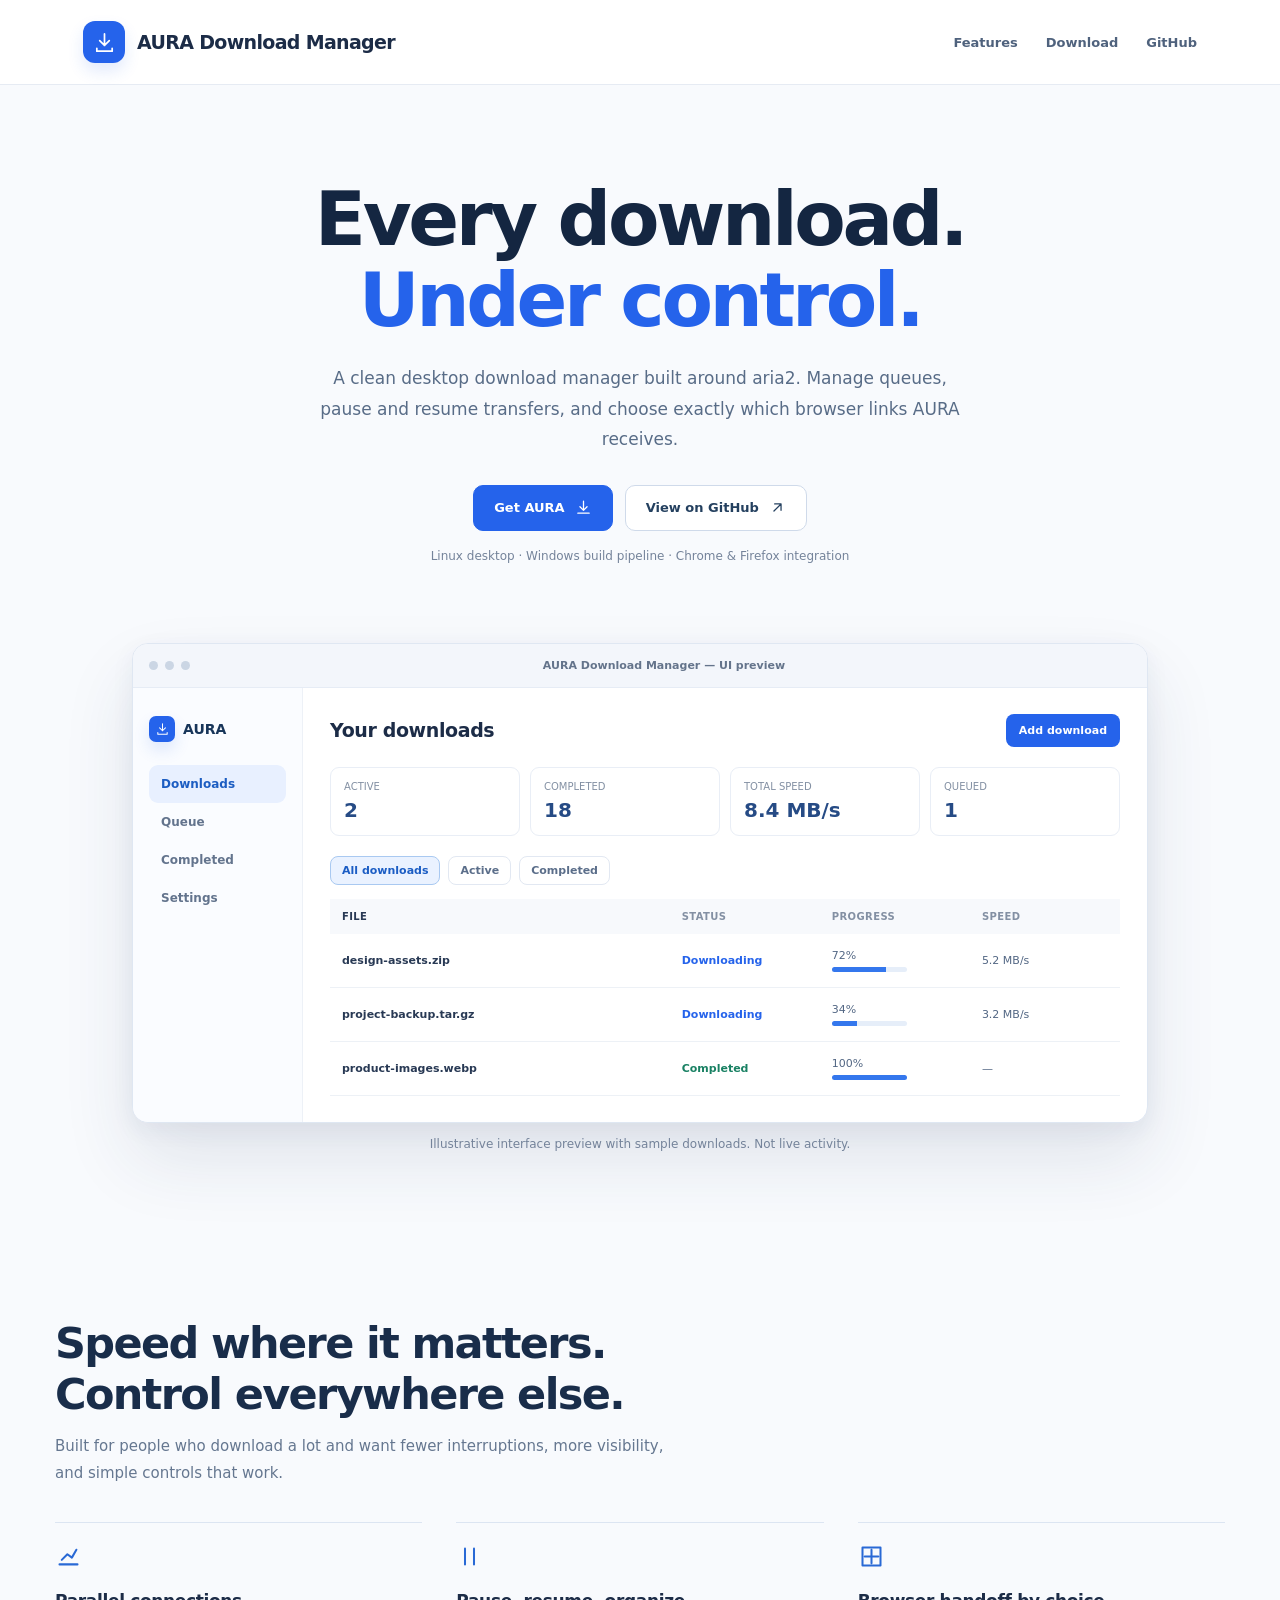
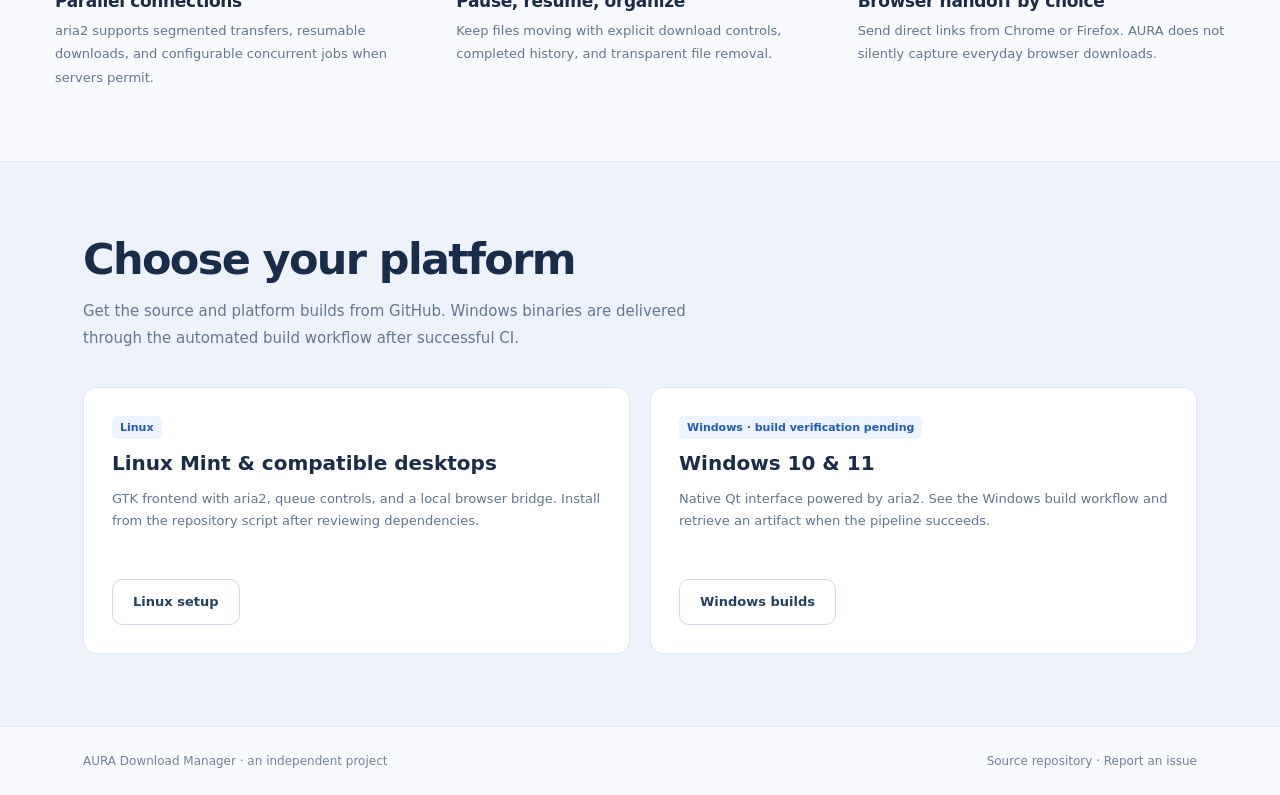
==== docs/index.html @ 23f6c223 "Add desktop source, Windows Qt app, paired browser controls and Pages site" ====
<!doctype html>
<html lang="en"><head><meta charset="utf-8"><meta name="viewport" content="width=device-width,initial-scale=1">
<meta name="theme-color" content="#f7f9fc"><meta name="description" content="AURA Download Manager — a lightweight download desktop for Linux and Windows with aria2 acceleration, browser handoff, queues, and clear controls.">
<title>AURA Download Manager — Download with clarity</title>
<style>
:root{font-family:Inter,"Segoe UI",system-ui,sans-serif;color:#1c2c47;background:#f8fafd;font-synthesis:none}*{box-sizing:border-box}html{scroll-behavior:smooth}body{margin:0}a{color:inherit;text-decoration:none}button{font:inherit}::selection{background:#bfdbfe;color:#172b4a}:focus-visible{outline:3px solid #7cafec;outline-offset:3px}.wrap{max-width:1170px;margin:auto;padding:0 28px}header{background:#fff;border-bottom:1px solid #e6ebf3}.nav{min-height:84px;display:flex;align-items:center;justify-content:space-between;gap:28px}.brand{display:inline-flex;align-items:center;gap:12px;font-size:19px;font-weight:800;letter-spacing:-.035em}.mark{display:grid;place-items:center;width:42px;height:42px;background:#2563eb;color:#fff;border-radius:12px;box-shadow:0 8px 16px #2563eb22}.mark svg{width:23px;height:23px}.nav-links{display:flex;align-items:center;gap:28px;color:#4f627d;font-size:13px;font-weight:650}.nav-links a:hover{color:#2563eb}.cta{display:inline-flex;align-items:center;justify-content:center;min-height:46px;gap:10px;border-radius:10px;padding:0 20px;background:#2563eb;border:1px solid #2563eb;color:#fff;font-size:13px;font-weight:700;transition:background .16s ease,transform .16s ease}.cta:hover{background:#1e55cc;transform:translateY(-1px)}.cta.ghost{background:#fff;color:#24405f;border-color:#cfdaea}.cta.ghost:hover{background:#eff5ff}.cta svg,.ghost svg{width:17px;height:17px}.hero{padding:94px 0 80px;text-align:center}.hero h1{font-size:clamp(44px,6vw,75px);line-height:1.08;letter-spacing:-.045em;margin:0 auto 22px;max-width:960px;color:#142641;font-weight:800}.hero h1 span{color:#2563eb}.hero p{font-size:17px;line-height:1.8;color:#586c87;max-width:660px;margin:0 auto 30px}.hero-actions{display:flex;justify-content:center;gap:12px;flex-wrap:wrap}.muted-line{margin-top:18px;font-size:12px;color:#74839a}.preview-wrap{max-width:1060px;margin:0 auto 95px;padding:0 22px}.window{background:#fff;border:1px solid #dfe7f2;border-radius:16px;box-shadow:0 36px 72px rgba(38,58,94,.11),0 7px 23px rgba(38,58,94,.06);overflow:hidden}.window-top{height:44px;display:flex;align-items:center;gap:7px;background:#f3f6fb;border-bottom:1px solid #e6ecf5;padding:0 16px}.dot{width:9px;height:9px;border-radius:50%;background:#cbd6e4}.window-top span:last-child{margin-left:auto;margin-right:auto;font-size:11px;color:#64748b;font-weight:600}.app{display:grid;grid-template-columns:170px minmax(0,1fr);min-height:410px}.app aside{background:#fafcff;border-right:1px solid #edf1f7;padding:28px 16px}.aside-title{display:flex;align-items:center;gap:8px;font-weight:800;font-size:14px;margin-bottom:23px;color:#173559}.app aside .item{display:block;padding:12px;border-radius:9px;color:#63748d;font-size:12px;font-weight:600}.app aside .item.active{background:#e8f0ff;color:#1c5dc2}.appmain{padding:26px 27px}.app-head{display:flex;justify-content:space-between;gap:12px;align-items:center;margin-bottom:20px}.app-head strong{font-size:19px;letter-spacing:-.02em}.little-button{background:#2563eb;color:#fff;padding:10px 13px;border-radius:8px;font-size:11px;font-weight:700}.metrics{display:grid;grid-template-columns:repeat(4,1fr);gap:10px;margin-bottom:20px}.metric{border:1px solid #e9eef6;border-radius:9px;padding:13px}.metric .name{font-size:10px;color:#8390a3}.metric .value{font-size:20px;font-weight:800;color:#264b85;margin-top:6px;font-variant-numeric:tabular-nums}.demo-toolbar{display:flex;align-items:center;gap:8px;padding:0 0 14px;flex-wrap:wrap}.chip{border:1px solid #e2e8f2;background:#fff;border-radius:8px;color:#5b6e8a;padding:7px 11px;font-size:11px;font-weight:600;cursor:pointer}.chip[aria-pressed=true]{background:#eaf2ff;color:#1b5dc4;border-color:#a9c9f1}.download-table{width:100%;border-collapse:collapse;text-align:left;table-layout:fixed}.download-table th{font-size:10px;font-weight:700;text-transform:uppercase;letter-spacing:.04em;color:#8390a3;background:#f7f9fc;padding:12px}.download-table td{padding:15px 12px;border-bottom:1px solid #edf1f6;font-size:11px;color:#536784;overflow-wrap:anywhere}.download-table th:first-child,.download-table td:first-child{width:43%;font-weight:650;color:#283954}.bar{width:75px;max-width:100%;height:5px;border-radius:5px;background:#e6eef9;overflow:hidden;margin-top:5px}.bar::before{content:"";display:block;background:#3477ed;height:100%;width:var(--p)}.status{font-weight:700;color:#2563eb}.status.complete{color:#198163}.caption{margin-top:14px;text-align:center;font-size:12px;color:#74839a}.section{padding:72px 0}.section h2{font-size:clamp(29px,4vw,43px);letter-spacing:-.038em;line-height:1.2;margin:0 0 12px;color:#192d4a}.section p.lead{color:#657790;line-height:1.8;font-size:15px;max-width:620px;margin:0 0 35px}.features{display:grid;grid-template-columns:repeat(3,1fr);gap:34px}.feature{border-top:1px solid #dce5f2;padding-top:20px}.feature svg{width:27px;height:27px;color:#2969d5}.feature h3{font-size:17px;margin:17px 0 8px;letter-spacing:-.02em}.feature p{font-size:13px;line-height:1.8;color:#62758e;margin:0}.install{background:#eef3fb;border-top:1px solid #e5ebf4;border-bottom:1px solid #e5ebf4}.platforms{display:grid;grid-template-columns:1fr 1fr;gap:20px}.platform{background:#fff;padding:28px;border-radius:13px;border:1px solid #dfe7f3}.platform h3{margin:0 0 8px;font-size:20px}.platform p{font-size:13px;line-height:1.7;color:#61748e;min-height:68px}.platform .label{display:inline-block;margin:0 0 12px;font-size:11px;font-weight:700;color:#235abc;background:#edf4ff;padding:5px 8px;border-radius:5px}code{background:#eef3fa;padding:3px 6px;border-radius:5px;overflow-wrap:anywhere;font-size:12px}.platform .cta{margin-top:10px}.foot{display:flex;justify-content:space-between;gap:16px;padding-top:27px;padding-bottom:27px;color:#73829a;font-size:12px}svg{fill:none;stroke:currentColor;stroke-width:1.8;stroke-linecap:round;stroke-linejoin:round}@media(max-width:780px){.nav-links{gap:16px}.app{grid-template-columns:1fr}.app aside{display:none}.metrics{grid-template-columns:repeat(2,1fr)}.features{grid-template-columns:1fr 1fr}.platforms{grid-template-columns:1fr}.platform p{min-height:0}.hero{padding:68px 0}}@media(max-width:480px){.wrap{padding:0 17px}.nav-links a:not(:last-child){display:none}.brand{font-size:16px}.hero h1{font-size:43px}.hero p{font-size:15px}.features{grid-template-columns:1fr}.preview-wrap{padding:0 10px}.appmain{padding:17px 12px}.app-head strong{font-size:14px}.metric{padding:9px}.metric .value{font-size:16px}.download-table th,.download-table td{padding:9px 6px;font-size:10px}.download-table th:nth-child(4),.download-table td:nth-child(4){display:none}.download-table th:first-child,.download-table td:first-child{width:50%}.foot{display:block;text-align:center}.foot span{display:block;margin-bottom:6px}}@media(prefers-reduced-motion:reduce){html{scroll-behavior:auto}.cta{transition:none}.cta:hover{transform:none}}
</style></head>
<body><header><nav class="nav wrap"><a class="brand" href="#top" aria-label="AURA home"><span class="mark"><svg viewBox="0 0 24 24"><path d="M12 3v12m-5-5 5 5 5-5M4 18v3h16v-3"/></svg></span>AURA Download Manager</a><div class="nav-links"><a href="#features">Features</a><a href="#download">Download</a><a href="https://github.com/haseebgb92/AURA-Download-Manager" target="_blank" rel="noopener">GitHub</a></div></nav></header>
<main id="top"><section class="hero wrap"><h1>Every download.<br><span>Under control.</span></h1><p>A clean desktop download manager built around aria2. Manage queues, pause and resume transfers, and choose exactly which browser links AURA receives.</p><div class="hero-actions"><a class="cta" href="#download">Get AURA <svg viewBox="0 0 24 24"><path d="M12 3v13m-5-5 5 5 5-5M4 20h16"/></svg></a><a class="cta ghost" href="https://github.com/haseebgb92/AURA-Download-Manager" target="_blank" rel="noopener">View on GitHub <svg viewBox="0 0 24 24"><path d="M7 17 17 7M8 7h9v9"/></svg></a></div><div class="muted-line">Linux desktop · Windows build pipeline · Chrome & Firefox integration</div></section>
<section class="preview-wrap" aria-label="Desktop UI preview"><div class="window"><div class="window-top"><span class="dot"></span><span class="dot"></span><span class="dot"></span><span>AURA Download Manager — UI preview</span></div><div class="app"><aside><div class="aside-title"><span class="mark" style="width:26px;height:26px;border-radius:7px"><svg viewBox="0 0 24 24" style="height:14px"><path d="M12 3v12m-5-5 5 5 5-5M4 18v3h16v-3"/></svg></span>AURA</div><span class="item active">Downloads</span><span class="item">Queue</span><span class="item">Completed</span><span class="item">Settings</span></aside><div class="appmain"><div class="app-head"><strong>Your downloads</strong><span class="little-button">Add download</span></div><div class="metrics"><div class="metric"><div class="name">ACTIVE</div><div class="value">2</div></div><div class="metric"><div class="name">COMPLETED</div><div class="value">18</div></div><div class="metric"><div class="name">TOTAL SPEED</div><div class="value">8.4 MB/s</div></div><div class="metric"><div class="name">QUEUED</div><div class="value">1</div></div></div><div class="demo-toolbar" aria-label="Filter sample downloads"><button class="chip" data-filter="all" aria-pressed="true">All downloads</button><button class="chip" data-filter="active" aria-pressed="false">Active</button><button class="chip" data-filter="complete" aria-pressed="false">Completed</button></div><table class="download-table"><thead><tr><th>File</th><th>Status</th><th>Progress</th><th>Speed</th></tr></thead><tbody><tr data-status="active"><td>design-assets.zip</td><td><span class="status">Downloading</span></td><td>72%<div class="bar" style="--p:72%"></div></td><td>5.2 MB/s</td></tr><tr data-status="active"><td>project-backup.tar.gz</td><td><span class="status">Downloading</span></td><td>34%<div class="bar" style="--p:34%"></div></td><td>3.2 MB/s</td></tr><tr data-status="complete"><td>product-images.webp</td><td><span class="status complete">Completed</span></td><td>100%<div class="bar" style="--p:100%"></div></td><td>—</td></tr></tbody></table></div></div></div><p class="caption">Illustrative interface preview with sample downloads. Not live activity.</p></section>
<section id="features" class="section wrap"><h2>Speed where it matters.<br>Control everywhere else.</h2><p class="lead">Built for people who download a lot and want fewer interruptions, more visibility, and simple controls that work.</p><div class="features"><div class="feature"><svg viewBox="0 0 24 24"><path d="M4 19h16M6 15l5-5 4 3 4-7"/></svg><h3>Parallel connections</h3><p>aria2 supports segmented transfers, resumable downloads, and configurable concurrent jobs when servers permit.</p></div><div class="feature"><svg viewBox="0 0 24 24"><path d="M8 5v14M16 5v14"/></svg><h3>Pause, resume, organize</h3><p>Keep files moving with explicit download controls, completed history, and transparent file removal.</p></div><div class="feature"><svg viewBox="0 0 24 24"><path d="M6 12h12M12 6v12M4 4h16v16H4z"/></svg><h3>Browser handoff by choice</h3><p>Send direct links from Chrome or Firefox. AURA does not silently capture everyday browser downloads.</p></div></div></section>
<section id="download" class="section install"><div class="wrap"><h2>Choose your platform</h2><p class="lead">Get the source and platform builds from GitHub. Windows binaries are delivered through the automated build workflow after successful CI.</p><div class="platforms"><article class="platform"><span class="label">Linux</span><h3>Linux Mint & compatible desktops</h3><p>GTK frontend with aria2, queue controls, and a local browser bridge. Install from the repository script after reviewing dependencies.</p><a class="cta ghost" href="https://github.com/haseebgb92/AURA-Download-Manager#linux" target="_blank" rel="noopener">Linux setup</a></article><article class="platform"><span class="label">Windows · build verification pending</span><h3>Windows 10 & 11</h3><p>Native Qt interface powered by aria2. See the Windows build workflow and retrieve an artifact when the pipeline succeeds.</p><a class="cta ghost" href="https://github.com/haseebgb92/AURA-Download-Manager/actions/workflows/windows-build.yml" target="_blank" rel="noopener">Windows builds</a></article></div></div></section></main>
<footer class="foot wrap"><span>AURA Download Manager · an independent project</span><span><a href="https://github.com/haseebgb92/AURA-Download-Manager">Source repository</a> · <a href="https://github.com/haseebgb92/AURA-Download-Manager/issues">Report an issue</a></span></footer>
<script>document.querySelectorAll('[data-filter]').forEach(button=>button.addEventListener('click',()=>{const mode=button.dataset.filter;document.querySelectorAll('[data-filter]').forEach(item=>item.setAttribute('aria-pressed',String(item===button)));document.querySelectorAll('[data-status]').forEach(row=>{row.hidden=mode!=='all'&&row.dataset.status!==mode})}));</script>
</body></html>
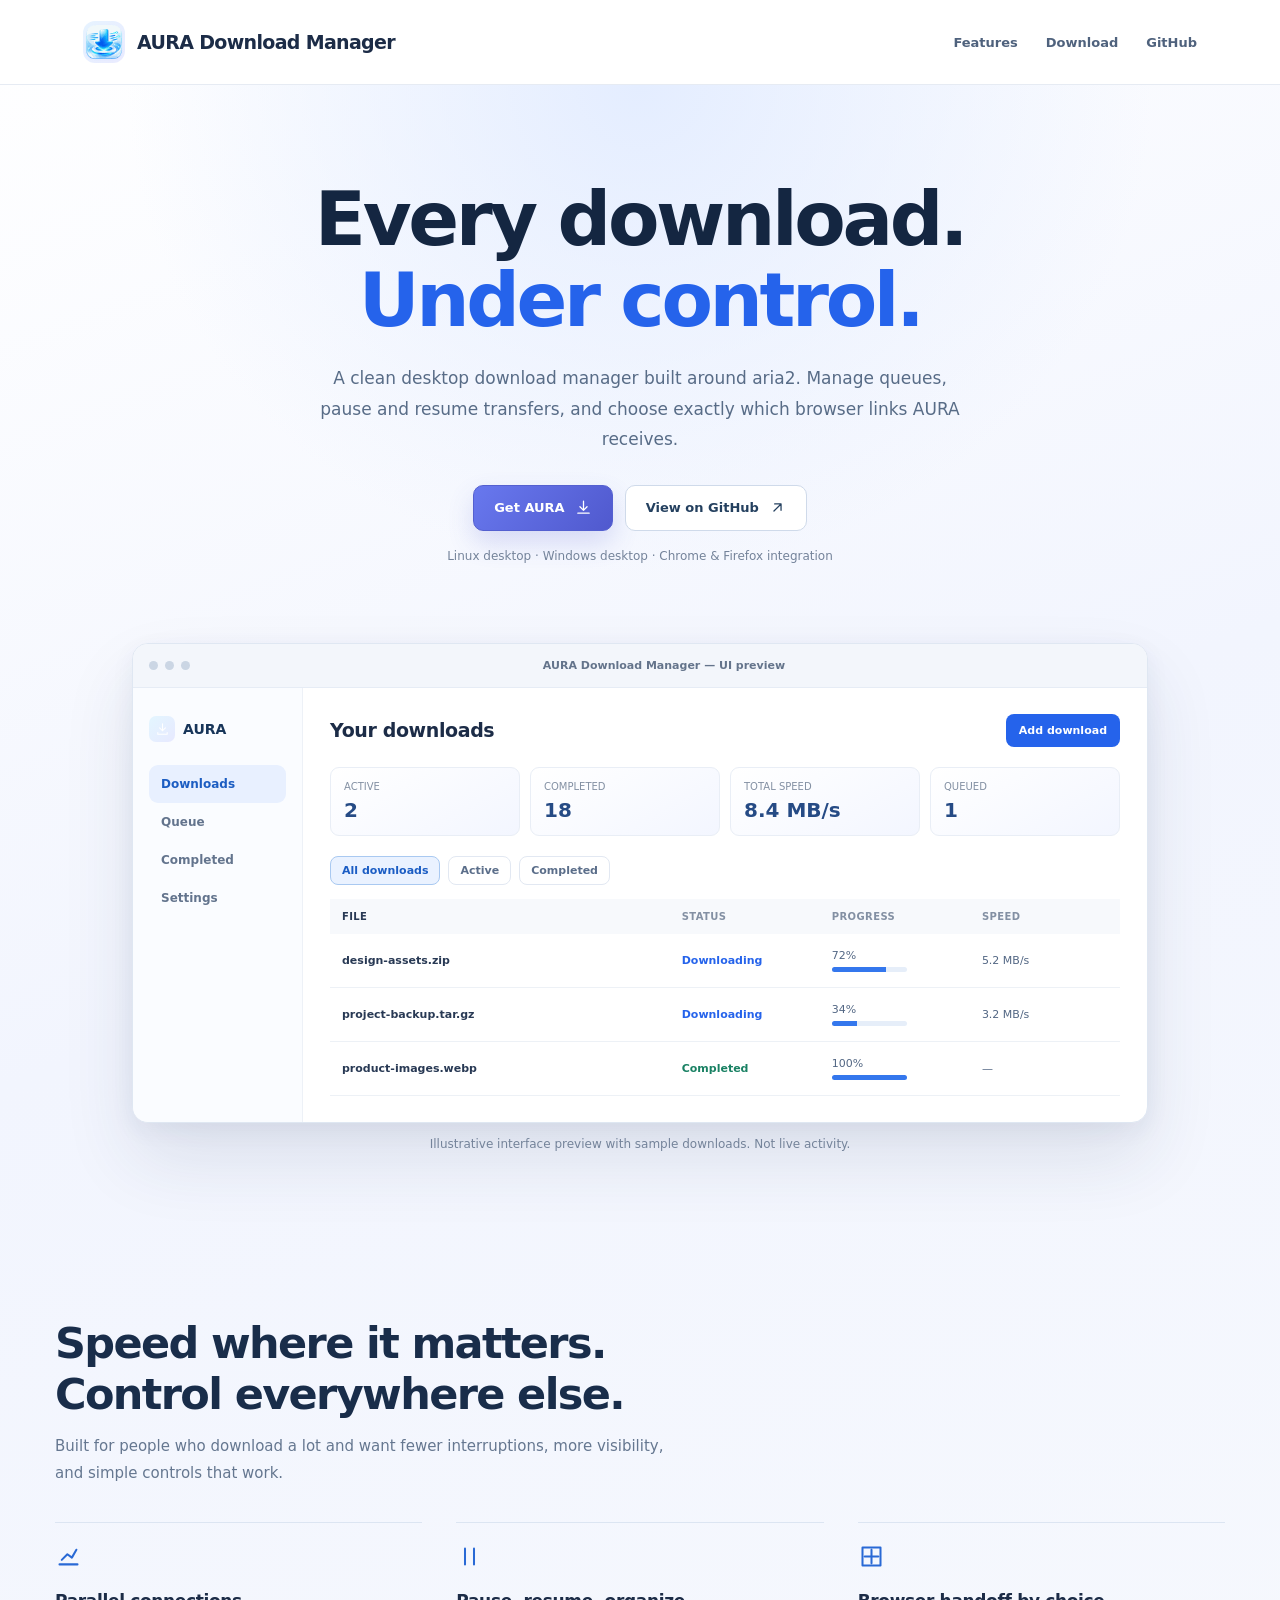
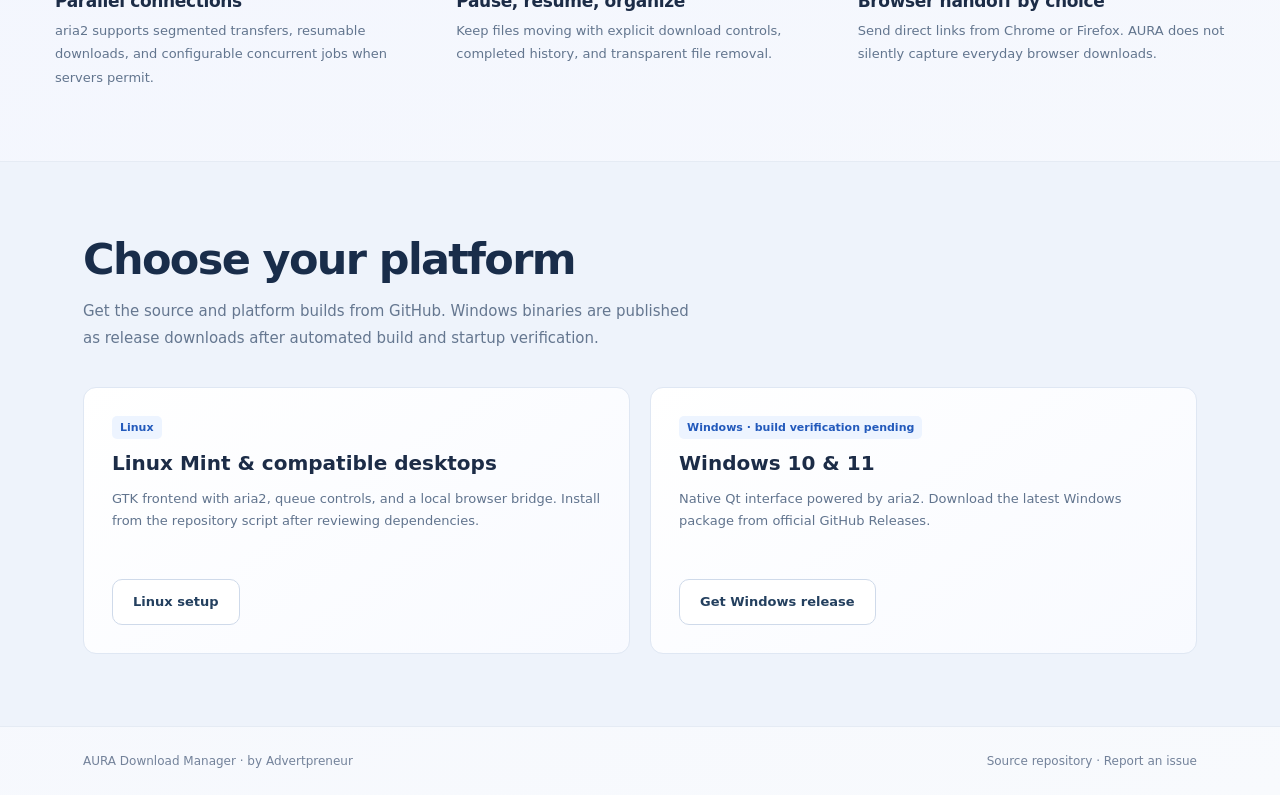
==== commit 7dd62a50: "AURA v0.6: Advertpreneur gradients, native icons, update checks and release automation" ====
--- a/docs/index.html
+++ b/docs/index.html
@@ -2,14 +2,26 @@
 <html lang="en"><head><meta charset="utf-8"><meta name="viewport" content="width=device-width,initial-scale=1">
 <meta name="theme-color" content="#f7f9fc"><meta name="description" content="AURA Download Manager — a lightweight download desktop for Linux and Windows with aria2 acceleration, browser handoff, queues, and clear controls.">
 <title>AURA Download Manager — Download with clarity</title>
+<link rel="icon" type="image/png" href="aura-approved-icon.png"><meta property="og:type" content="website"><meta property="og:title" content="AURA Download Manager"><meta property="og:description" content="Fast downloads. Clear controls. Linux, Windows, Chrome & Firefox.">
 <style>
 :root{font-family:Inter,"Segoe UI",system-ui,sans-serif;color:#1c2c47;background:#f8fafd;font-synthesis:none}*{box-sizing:border-box}html{scroll-behavior:smooth}body{margin:0}a{color:inherit;text-decoration:none}button{font:inherit}::selection{background:#bfdbfe;color:#172b4a}:focus-visible{outline:3px solid #7cafec;outline-offset:3px}.wrap{max-width:1170px;margin:auto;padding:0 28px}header{background:#fff;border-bottom:1px solid #e6ebf3}.nav{min-height:84px;display:flex;align-items:center;justify-content:space-between;gap:28px}.brand{display:inline-flex;align-items:center;gap:12px;font-size:19px;font-weight:800;letter-spacing:-.035em}.mark{display:grid;place-items:center;width:42px;height:42px;background:#2563eb;color:#fff;border-radius:12px;box-shadow:0 8px 16px #2563eb22}.mark svg{width:23px;height:23px}.nav-links{display:flex;align-items:center;gap:28px;color:#4f627d;font-size:13px;font-weight:650}.nav-links a:hover{color:#2563eb}.cta{display:inline-flex;align-items:center;justify-content:center;min-height:46px;gap:10px;border-radius:10px;padding:0 20px;background:#2563eb;border:1px solid #2563eb;color:#fff;font-size:13px;font-weight:700;transition:background .16s ease,transform .16s ease}.cta:hover{background:#1e55cc;transform:translateY(-1px)}.cta.ghost{background:#fff;color:#24405f;border-color:#cfdaea}.cta.ghost:hover{background:#eff5ff}.cta svg,.ghost svg{width:17px;height:17px}.hero{padding:94px 0 80px;text-align:center}.hero h1{font-size:clamp(44px,6vw,75px);line-height:1.08;letter-spacing:-.045em;margin:0 auto 22px;max-width:960px;color:#142641;font-weight:800}.hero h1 span{color:#2563eb}.hero p{font-size:17px;line-height:1.8;color:#586c87;max-width:660px;margin:0 auto 30px}.hero-actions{display:flex;justify-content:center;gap:12px;flex-wrap:wrap}.muted-line{margin-top:18px;font-size:12px;color:#74839a}.preview-wrap{max-width:1060px;margin:0 auto 95px;padding:0 22px}.window{background:#fff;border:1px solid #dfe7f2;border-radius:16px;box-shadow:0 36px 72px rgba(38,58,94,.11),0 7px 23px rgba(38,58,94,.06);overflow:hidden}.window-top{height:44px;display:flex;align-items:center;gap:7px;background:#f3f6fb;border-bottom:1px solid #e6ecf5;padding:0 16px}.dot{width:9px;height:9px;border-radius:50%;background:#cbd6e4}.window-top span:last-child{margin-left:auto;margin-right:auto;font-size:11px;color:#64748b;font-weight:600}.app{display:grid;grid-template-columns:170px minmax(0,1fr);min-height:410px}.app aside{background:#fafcff;border-right:1px solid #edf1f7;padding:28px 16px}.aside-title{display:flex;align-items:center;gap:8px;font-weight:800;font-size:14px;margin-bottom:23px;color:#173559}.app aside .item{display:block;padding:12px;border-radius:9px;color:#63748d;font-size:12px;font-weight:600}.app aside .item.active{background:#e8f0ff;color:#1c5dc2}.appmain{padding:26px 27px}.app-head{display:flex;justify-content:space-between;gap:12px;align-items:center;margin-bottom:20px}.app-head strong{font-size:19px;letter-spacing:-.02em}.little-button{background:#2563eb;color:#fff;padding:10px 13px;border-radius:8px;font-size:11px;font-weight:700}.metrics{display:grid;grid-template-columns:repeat(4,1fr);gap:10px;margin-bottom:20px}.metric{border:1px solid #e9eef6;border-radius:9px;padding:13px}.metric .name{font-size:10px;color:#8390a3}.metric .value{font-size:20px;font-weight:800;color:#264b85;margin-top:6px;font-variant-numeric:tabular-nums}.demo-toolbar{display:flex;align-items:center;gap:8px;padding:0 0 14px;flex-wrap:wrap}.chip{border:1px solid #e2e8f2;background:#fff;border-radius:8px;color:#5b6e8a;padding:7px 11px;font-size:11px;font-weight:600;cursor:pointer}.chip[aria-pressed=true]{background:#eaf2ff;color:#1b5dc4;border-color:#a9c9f1}.download-table{width:100%;border-collapse:collapse;text-align:left;table-layout:fixed}.download-table th{font-size:10px;font-weight:700;text-transform:uppercase;letter-spacing:.04em;color:#8390a3;background:#f7f9fc;padding:12px}.download-table td{padding:15px 12px;border-bottom:1px solid #edf1f6;font-size:11px;color:#536784;overflow-wrap:anywhere}.download-table th:first-child,.download-table td:first-child{width:43%;font-weight:650;color:#283954}.bar{width:75px;max-width:100%;height:5px;border-radius:5px;background:#e6eef9;overflow:hidden;margin-top:5px}.bar::before{content:"";display:block;background:#3477ed;height:100%;width:var(--p)}.status{font-weight:700;color:#2563eb}.status.complete{color:#198163}.caption{margin-top:14px;text-align:center;font-size:12px;color:#74839a}.section{padding:72px 0}.section h2{font-size:clamp(29px,4vw,43px);letter-spacing:-.038em;line-height:1.2;margin:0 0 12px;color:#192d4a}.section p.lead{color:#657790;line-height:1.8;font-size:15px;max-width:620px;margin:0 0 35px}.features{display:grid;grid-template-columns:repeat(3,1fr);gap:34px}.feature{border-top:1px solid #dce5f2;padding-top:20px}.feature svg{width:27px;height:27px;color:#2969d5}.feature h3{font-size:17px;margin:17px 0 8px;letter-spacing:-.02em}.feature p{font-size:13px;line-height:1.8;color:#62758e;margin:0}.install{background:#eef3fb;border-top:1px solid #e5ebf4;border-bottom:1px solid #e5ebf4}.platforms{display:grid;grid-template-columns:1fr 1fr;gap:20px}.platform{background:#fff;padding:28px;border-radius:13px;border:1px solid #dfe7f3}.platform h3{margin:0 0 8px;font-size:20px}.platform p{font-size:13px;line-height:1.7;color:#61748e;min-height:68px}.platform .label{display:inline-block;margin:0 0 12px;font-size:11px;font-weight:700;color:#235abc;background:#edf4ff;padding:5px 8px;border-radius:5px}code{background:#eef3fa;padding:3px 6px;border-radius:5px;overflow-wrap:anywhere;font-size:12px}.platform .cta{margin-top:10px}.foot{display:flex;justify-content:space-between;gap:16px;padding-top:27px;padding-bottom:27px;color:#73829a;font-size:12px}svg{fill:none;stroke:currentColor;stroke-width:1.8;stroke-linecap:round;stroke-linejoin:round}@media(max-width:780px){.nav-links{gap:16px}.app{grid-template-columns:1fr}.app aside{display:none}.metrics{grid-template-columns:repeat(2,1fr)}.features{grid-template-columns:1fr 1fr}.platforms{grid-template-columns:1fr}.platform p{min-height:0}.hero{padding:68px 0}}@media(max-width:480px){.wrap{padding:0 17px}.nav-links a:not(:last-child){display:none}.brand{font-size:16px}.hero h1{font-size:43px}.hero p{font-size:15px}.features{grid-template-columns:1fr}.preview-wrap{padding:0 10px}.appmain{padding:17px 12px}.app-head strong{font-size:14px}.metric{padding:9px}.metric .value{font-size:16px}.download-table th,.download-table td{padding:9px 6px;font-size:10px}.download-table th:nth-child(4),.download-table td:nth-child(4){display:none}.download-table th:first-child,.download-table td:first-child{width:50%}.foot{display:block;text-align:center}.foot span{display:block;margin-bottom:6px}}@media(prefers-reduced-motion:reduce){html{scroll-behavior:auto}.cta{transition:none}.cta:hover{transform:none}}
+
+/* Advertpreneur / AURA visual refinement */
+body{background:linear-gradient(160deg,#ffffff 0%,#f2f5fe 38%,#f8fafd 100%)}
+.hero{background:radial-gradient(ellipse at top,#e4edff 0%,transparent 62%)}
+.cta:not(.ghost){background:linear-gradient(130deg,#6878ee,#5059ce);border-color:#5460d0;box-shadow:0 12px 26px rgba(80,89,206,.19)}
+.cta:not(.ghost):hover{background:linear-gradient(130deg,#5769e0,#4349b5)}
+.metric{background:linear-gradient(150deg,#fff,#f3f6ff)}
+.mark{background:linear-gradient(135deg,#e3f6ff,#e7e9ff);box-shadow:none}
+.nav .brand .mark{background:linear-gradient(135deg,#e6f3ff,#eaebff)}
+.nav .mark img{border-radius:10px}
+.platform{background:linear-gradient(145deg,#fff,#f8faff)}
 </style></head>
-<body><header><nav class="nav wrap"><a class="brand" href="#top" aria-label="AURA home"><span class="mark"><svg viewBox="0 0 24 24"><path d="M12 3v12m-5-5 5 5 5-5M4 18v3h16v-3"/></svg></span>AURA Download Manager</a><div class="nav-links"><a href="#features">Features</a><a href="#download">Download</a><a href="https://github.com/haseebgb92/AURA-Download-Manager" target="_blank" rel="noopener">GitHub</a></div></nav></header>
-<main id="top"><section class="hero wrap"><h1>Every download.<br><span>Under control.</span></h1><p>A clean desktop download manager built around aria2. Manage queues, pause and resume transfers, and choose exactly which browser links AURA receives.</p><div class="hero-actions"><a class="cta" href="#download">Get AURA <svg viewBox="0 0 24 24"><path d="M12 3v13m-5-5 5 5 5-5M4 20h16"/></svg></a><a class="cta ghost" href="https://github.com/haseebgb92/AURA-Download-Manager" target="_blank" rel="noopener">View on GitHub <svg viewBox="0 0 24 24"><path d="M7 17 17 7M8 7h9v9"/></svg></a></div><div class="muted-line">Linux desktop · Windows build pipeline · Chrome & Firefox integration</div></section>
+<body><header><nav class="nav wrap"><a class="brand" href="#top" aria-label="AURA home"><span class="mark"><img src="aura-approved-icon.png" alt="" width="42" height="42" style="object-fit:contain"></span>AURA Download Manager</a><div class="nav-links"><a href="#features">Features</a><a href="#download">Download</a><a href="https://github.com/haseebgb92/AURA-Download-Manager" target="_blank" rel="noopener">GitHub</a></div></nav></header>
+<main id="top"><section class="hero wrap"><h1>Every download.<br><span>Under control.</span></h1><p>A clean desktop download manager built around aria2. Manage queues, pause and resume transfers, and choose exactly which browser links AURA receives.</p><div class="hero-actions"><a class="cta" href="#download">Get AURA <svg viewBox="0 0 24 24"><path d="M12 3v13m-5-5 5 5 5-5M4 20h16"/></svg></a><a class="cta ghost" href="https://github.com/haseebgb92/AURA-Download-Manager" target="_blank" rel="noopener">View on GitHub <svg viewBox="0 0 24 24"><path d="M7 17 17 7M8 7h9v9"/></svg></a></div><div class="muted-line">Linux desktop · Windows desktop · Chrome & Firefox integration</div></section>
 <section class="preview-wrap" aria-label="Desktop UI preview"><div class="window"><div class="window-top"><span class="dot"></span><span class="dot"></span><span class="dot"></span><span>AURA Download Manager — UI preview</span></div><div class="app"><aside><div class="aside-title"><span class="mark" style="width:26px;height:26px;border-radius:7px"><svg viewBox="0 0 24 24" style="height:14px"><path d="M12 3v12m-5-5 5 5 5-5M4 18v3h16v-3"/></svg></span>AURA</div><span class="item active">Downloads</span><span class="item">Queue</span><span class="item">Completed</span><span class="item">Settings</span></aside><div class="appmain"><div class="app-head"><strong>Your downloads</strong><span class="little-button">Add download</span></div><div class="metrics"><div class="metric"><div class="name">ACTIVE</div><div class="value">2</div></div><div class="metric"><div class="name">COMPLETED</div><div class="value">18</div></div><div class="metric"><div class="name">TOTAL SPEED</div><div class="value">8.4 MB/s</div></div><div class="metric"><div class="name">QUEUED</div><div class="value">1</div></div></div><div class="demo-toolbar" aria-label="Filter sample downloads"><button class="chip" data-filter="all" aria-pressed="true">All downloads</button><button class="chip" data-filter="active" aria-pressed="false">Active</button><button class="chip" data-filter="complete" aria-pressed="false">Completed</button></div><table class="download-table"><thead><tr><th>File</th><th>Status</th><th>Progress</th><th>Speed</th></tr></thead><tbody><tr data-status="active"><td>design-assets.zip</td><td><span class="status">Downloading</span></td><td>72%<div class="bar" style="--p:72%"></div></td><td>5.2 MB/s</td></tr><tr data-status="active"><td>project-backup.tar.gz</td><td><span class="status">Downloading</span></td><td>34%<div class="bar" style="--p:34%"></div></td><td>3.2 MB/s</td></tr><tr data-status="complete"><td>product-images.webp</td><td><span class="status complete">Completed</span></td><td>100%<div class="bar" style="--p:100%"></div></td><td>—</td></tr></tbody></table></div></div></div><p class="caption">Illustrative interface preview with sample downloads. Not live activity.</p></section>
 <section id="features" class="section wrap"><h2>Speed where it matters.<br>Control everywhere else.</h2><p class="lead">Built for people who download a lot and want fewer interruptions, more visibility, and simple controls that work.</p><div class="features"><div class="feature"><svg viewBox="0 0 24 24"><path d="M4 19h16M6 15l5-5 4 3 4-7"/></svg><h3>Parallel connections</h3><p>aria2 supports segmented transfers, resumable downloads, and configurable concurrent jobs when servers permit.</p></div><div class="feature"><svg viewBox="0 0 24 24"><path d="M8 5v14M16 5v14"/></svg><h3>Pause, resume, organize</h3><p>Keep files moving with explicit download controls, completed history, and transparent file removal.</p></div><div class="feature"><svg viewBox="0 0 24 24"><path d="M6 12h12M12 6v12M4 4h16v16H4z"/></svg><h3>Browser handoff by choice</h3><p>Send direct links from Chrome or Firefox. AURA does not silently capture everyday browser downloads.</p></div></div></section>
-<section id="download" class="section install"><div class="wrap"><h2>Choose your platform</h2><p class="lead">Get the source and platform builds from GitHub. Windows binaries are delivered through the automated build workflow after successful CI.</p><div class="platforms"><article class="platform"><span class="label">Linux</span><h3>Linux Mint & compatible desktops</h3><p>GTK frontend with aria2, queue controls, and a local browser bridge. Install from the repository script after reviewing dependencies.</p><a class="cta ghost" href="https://github.com/haseebgb92/AURA-Download-Manager#linux" target="_blank" rel="noopener">Linux setup</a></article><article class="platform"><span class="label">Windows · build verification pending</span><h3>Windows 10 & 11</h3><p>Native Qt interface powered by aria2. See the Windows build workflow and retrieve an artifact when the pipeline succeeds.</p><a class="cta ghost" href="https://github.com/haseebgb92/AURA-Download-Manager/actions/workflows/windows-build.yml" target="_blank" rel="noopener">Windows builds</a></article></div></div></section></main>
-<footer class="foot wrap"><span>AURA Download Manager · an independent project</span><span><a href="https://github.com/haseebgb92/AURA-Download-Manager">Source repository</a> · <a href="https://github.com/haseebgb92/AURA-Download-Manager/issues">Report an issue</a></span></footer>
+<section id="download" class="section install"><div class="wrap"><h2>Choose your platform</h2><p class="lead">Get the source and platform builds from GitHub. Windows binaries are published as release downloads after automated build and startup verification.</p><div class="platforms"><article class="platform"><span class="label">Linux</span><h3>Linux Mint & compatible desktops</h3><p>GTK frontend with aria2, queue controls, and a local browser bridge. Install from the repository script after reviewing dependencies.</p><a class="cta ghost" href="https://github.com/haseebgb92/AURA-Download-Manager#linux" target="_blank" rel="noopener">Linux setup</a></article><article class="platform"><span class="label">Windows · build verification pending</span><h3>Windows 10 & 11</h3><p>Native Qt interface powered by aria2. Download the latest Windows package from official GitHub Releases.</p><a class="cta ghost" href="https://github.com/haseebgb92/AURA-Download-Manager/releases/latest" target="_blank" rel="noopener">Get Windows release</a></article></div></div></section></main>
+<footer class="foot wrap"><span>AURA Download Manager · by Advertpreneur</span><span><a href="https://github.com/haseebgb92/AURA-Download-Manager">Source repository</a> · <a href="https://github.com/haseebgb92/AURA-Download-Manager/issues">Report an issue</a></span></footer>
 <script>document.querySelectorAll('[data-filter]').forEach(button=>button.addEventListener('click',()=>{const mode=button.dataset.filter;document.querySelectorAll('[data-filter]').forEach(item=>item.setAttribute('aria-pressed',String(item===button)));document.querySelectorAll('[data-status]').forEach(row=>{row.hidden=mode!=='all'&&row.dataset.status!==mode})}));</script>
 </body></html>
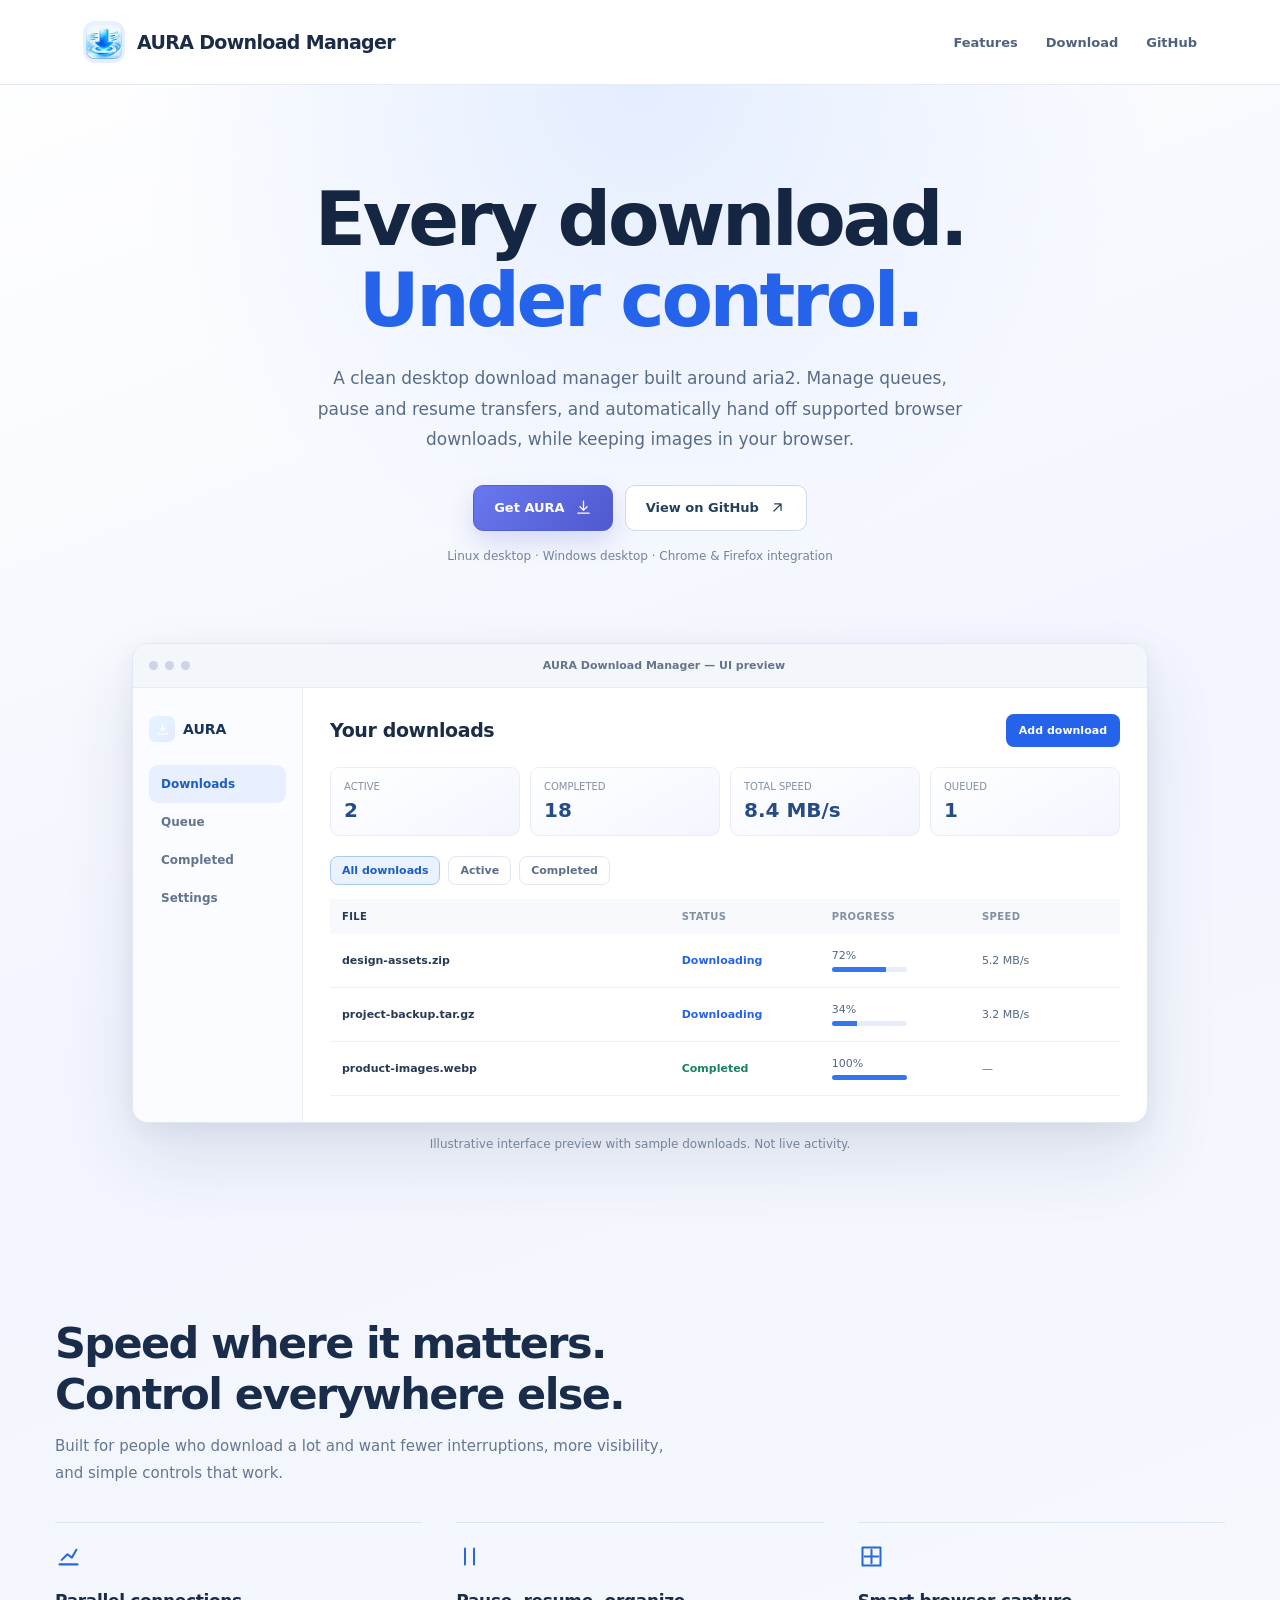
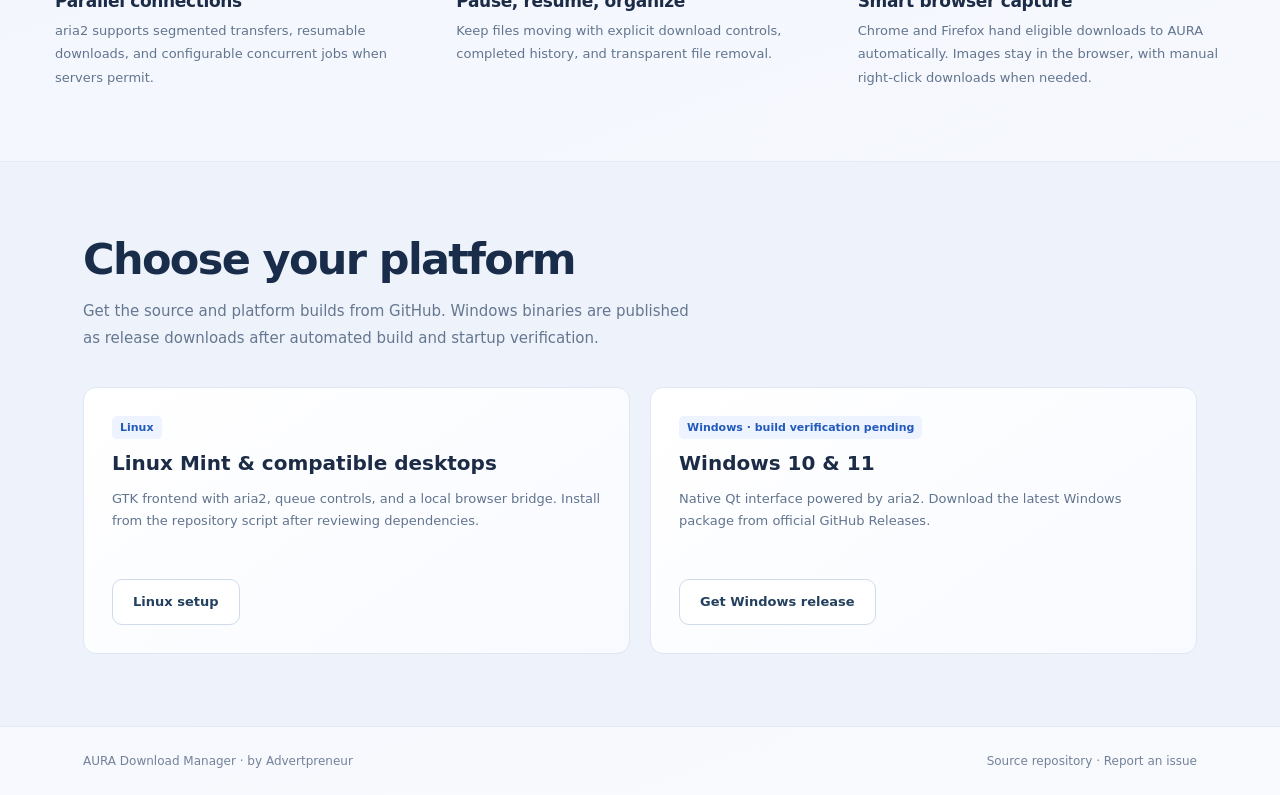
==== commit 7008469f: "AURA v0.6.4: automatic browser download capture with image exclusions" ====
--- a/docs/index.html
+++ b/docs/index.html
@@ -18,9 +18,9 @@
 .platform{background:linear-gradient(145deg,#fff,#f8faff)}
 </style></head>
 <body><header><nav class="nav wrap"><a class="brand" href="#top" aria-label="AURA home"><span class="mark"><img src="aura-approved-icon.png" alt="" width="42" height="42" style="object-fit:contain"></span>AURA Download Manager</a><div class="nav-links"><a href="#features">Features</a><a href="#download">Download</a><a href="https://github.com/haseebgb92/AURA-Download-Manager" target="_blank" rel="noopener">GitHub</a></div></nav></header>
-<main id="top"><section class="hero wrap"><h1>Every download.<br><span>Under control.</span></h1><p>A clean desktop download manager built around aria2. Manage queues, pause and resume transfers, and choose exactly which browser links AURA receives.</p><div class="hero-actions"><a class="cta" href="#download">Get AURA <svg viewBox="0 0 24 24"><path d="M12 3v13m-5-5 5 5 5-5M4 20h16"/></svg></a><a class="cta ghost" href="https://github.com/haseebgb92/AURA-Download-Manager" target="_blank" rel="noopener">View on GitHub <svg viewBox="0 0 24 24"><path d="M7 17 17 7M8 7h9v9"/></svg></a></div><div class="muted-line">Linux desktop · Windows desktop · Chrome & Firefox integration</div></section>
+<main id="top"><section class="hero wrap"><h1>Every download.<br><span>Under control.</span></h1><p>A clean desktop download manager built around aria2. Manage queues, pause and resume transfers, and automatically hand off supported browser downloads, while keeping images in your browser.</p><div class="hero-actions"><a class="cta" href="#download">Get AURA <svg viewBox="0 0 24 24"><path d="M12 3v13m-5-5 5 5 5-5M4 20h16"/></svg></a><a class="cta ghost" href="https://github.com/haseebgb92/AURA-Download-Manager" target="_blank" rel="noopener">View on GitHub <svg viewBox="0 0 24 24"><path d="M7 17 17 7M8 7h9v9"/></svg></a></div><div class="muted-line">Linux desktop · Windows desktop · Chrome & Firefox integration</div></section>
 <section class="preview-wrap" aria-label="Desktop UI preview"><div class="window"><div class="window-top"><span class="dot"></span><span class="dot"></span><span class="dot"></span><span>AURA Download Manager — UI preview</span></div><div class="app"><aside><div class="aside-title"><span class="mark" style="width:26px;height:26px;border-radius:7px"><svg viewBox="0 0 24 24" style="height:14px"><path d="M12 3v12m-5-5 5 5 5-5M4 18v3h16v-3"/></svg></span>AURA</div><span class="item active">Downloads</span><span class="item">Queue</span><span class="item">Completed</span><span class="item">Settings</span></aside><div class="appmain"><div class="app-head"><strong>Your downloads</strong><span class="little-button">Add download</span></div><div class="metrics"><div class="metric"><div class="name">ACTIVE</div><div class="value">2</div></div><div class="metric"><div class="name">COMPLETED</div><div class="value">18</div></div><div class="metric"><div class="name">TOTAL SPEED</div><div class="value">8.4 MB/s</div></div><div class="metric"><div class="name">QUEUED</div><div class="value">1</div></div></div><div class="demo-toolbar" aria-label="Filter sample downloads"><button class="chip" data-filter="all" aria-pressed="true">All downloads</button><button class="chip" data-filter="active" aria-pressed="false">Active</button><button class="chip" data-filter="complete" aria-pressed="false">Completed</button></div><table class="download-table"><thead><tr><th>File</th><th>Status</th><th>Progress</th><th>Speed</th></tr></thead><tbody><tr data-status="active"><td>design-assets.zip</td><td><span class="status">Downloading</span></td><td>72%<div class="bar" style="--p:72%"></div></td><td>5.2 MB/s</td></tr><tr data-status="active"><td>project-backup.tar.gz</td><td><span class="status">Downloading</span></td><td>34%<div class="bar" style="--p:34%"></div></td><td>3.2 MB/s</td></tr><tr data-status="complete"><td>product-images.webp</td><td><span class="status complete">Completed</span></td><td>100%<div class="bar" style="--p:100%"></div></td><td>—</td></tr></tbody></table></div></div></div><p class="caption">Illustrative interface preview with sample downloads. Not live activity.</p></section>
-<section id="features" class="section wrap"><h2>Speed where it matters.<br>Control everywhere else.</h2><p class="lead">Built for people who download a lot and want fewer interruptions, more visibility, and simple controls that work.</p><div class="features"><div class="feature"><svg viewBox="0 0 24 24"><path d="M4 19h16M6 15l5-5 4 3 4-7"/></svg><h3>Parallel connections</h3><p>aria2 supports segmented transfers, resumable downloads, and configurable concurrent jobs when servers permit.</p></div><div class="feature"><svg viewBox="0 0 24 24"><path d="M8 5v14M16 5v14"/></svg><h3>Pause, resume, organize</h3><p>Keep files moving with explicit download controls, completed history, and transparent file removal.</p></div><div class="feature"><svg viewBox="0 0 24 24"><path d="M6 12h12M12 6v12M4 4h16v16H4z"/></svg><h3>Browser handoff by choice</h3><p>Send direct links from Chrome or Firefox. AURA does not silently capture everyday browser downloads.</p></div></div></section>
+<section id="features" class="section wrap"><h2>Speed where it matters.<br>Control everywhere else.</h2><p class="lead">Built for people who download a lot and want fewer interruptions, more visibility, and simple controls that work.</p><div class="features"><div class="feature"><svg viewBox="0 0 24 24"><path d="M4 19h16M6 15l5-5 4 3 4-7"/></svg><h3>Parallel connections</h3><p>aria2 supports segmented transfers, resumable downloads, and configurable concurrent jobs when servers permit.</p></div><div class="feature"><svg viewBox="0 0 24 24"><path d="M8 5v14M16 5v14"/></svg><h3>Pause, resume, organize</h3><p>Keep files moving with explicit download controls, completed history, and transparent file removal.</p></div><div class="feature"><svg viewBox="0 0 24 24"><path d="M6 12h12M12 6v12M4 4h16v16H4z"/></svg><h3>Smart browser capture</h3><p>Chrome and Firefox hand eligible downloads to AURA automatically. Images stay in the browser, with manual right-click downloads when needed.</p></div></div></section>
 <section id="download" class="section install"><div class="wrap"><h2>Choose your platform</h2><p class="lead">Get the source and platform builds from GitHub. Windows binaries are published as release downloads after automated build and startup verification.</p><div class="platforms"><article class="platform"><span class="label">Linux</span><h3>Linux Mint & compatible desktops</h3><p>GTK frontend with aria2, queue controls, and a local browser bridge. Install from the repository script after reviewing dependencies.</p><a class="cta ghost" href="https://github.com/haseebgb92/AURA-Download-Manager#linux" target="_blank" rel="noopener">Linux setup</a></article><article class="platform"><span class="label">Windows · build verification pending</span><h3>Windows 10 & 11</h3><p>Native Qt interface powered by aria2. Download the latest Windows package from official GitHub Releases.</p><a class="cta ghost" href="https://github.com/haseebgb92/AURA-Download-Manager/releases/latest" target="_blank" rel="noopener">Get Windows release</a></article></div></div></section></main>
 <footer class="foot wrap"><span>AURA Download Manager · by Advertpreneur</span><span><a href="https://github.com/haseebgb92/AURA-Download-Manager">Source repository</a> · <a href="https://github.com/haseebgb92/AURA-Download-Manager/issues">Report an issue</a></span></footer>
 <script>document.querySelectorAll('[data-filter]').forEach(button=>button.addEventListener('click',()=>{const mode=button.dataset.filter;document.querySelectorAll('[data-filter]').forEach(item=>item.setAttribute('aria-pressed',String(item===button)));document.querySelectorAll('[data-status]').forEach(row=>{row.hidden=mode!=='all'&&row.dataset.status!==mode})}));</script>
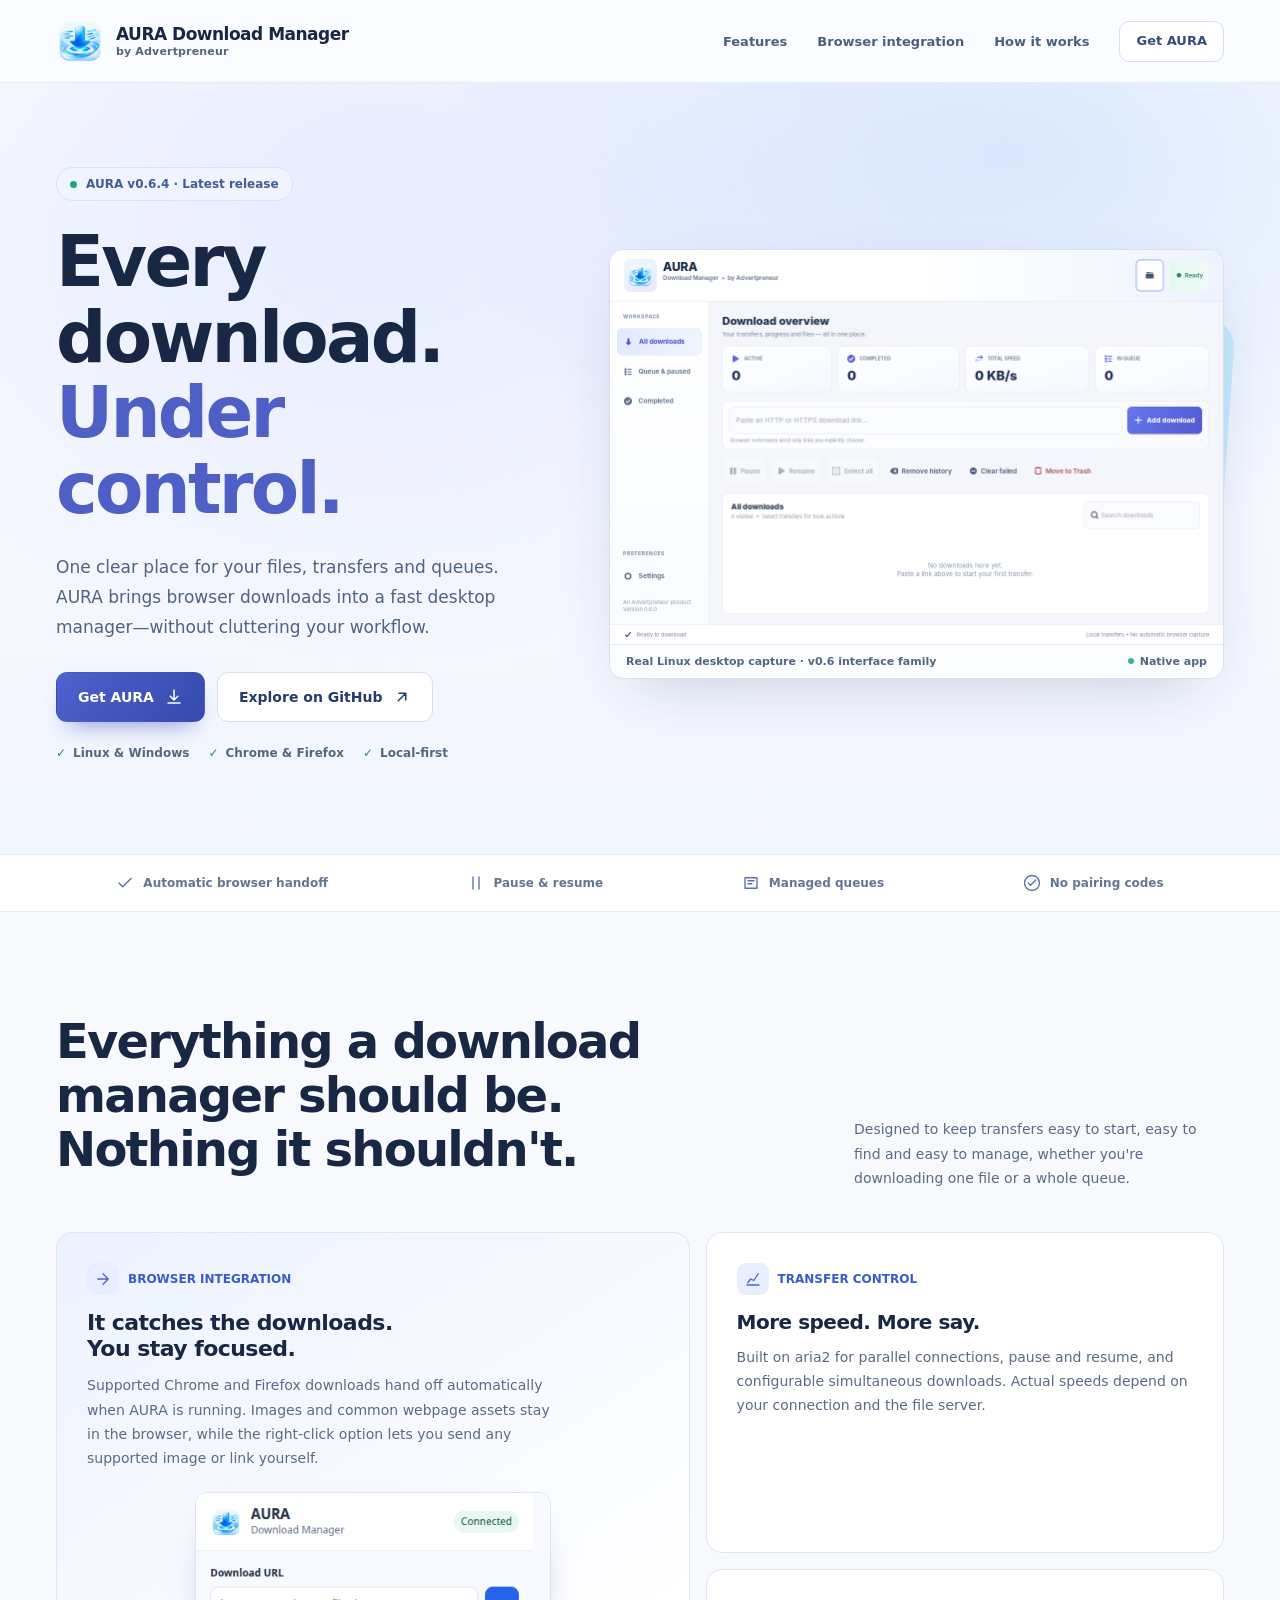
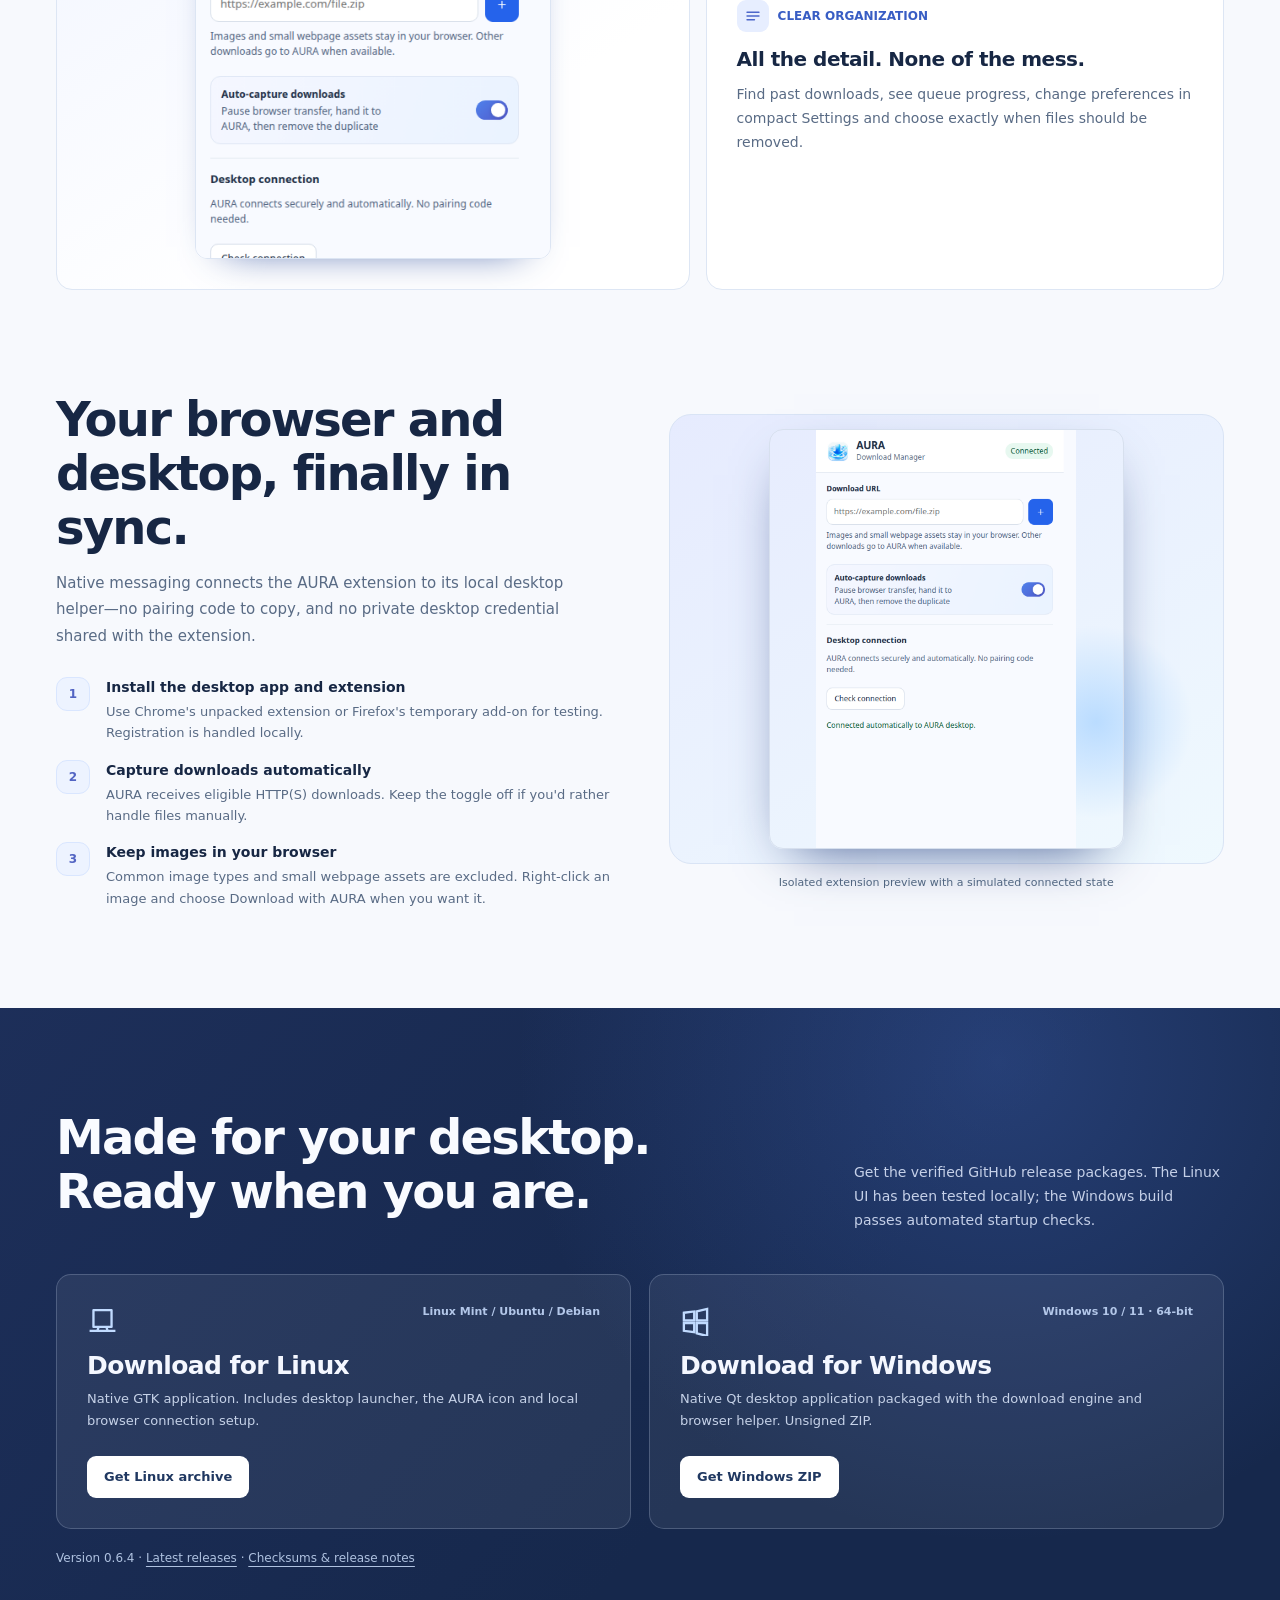
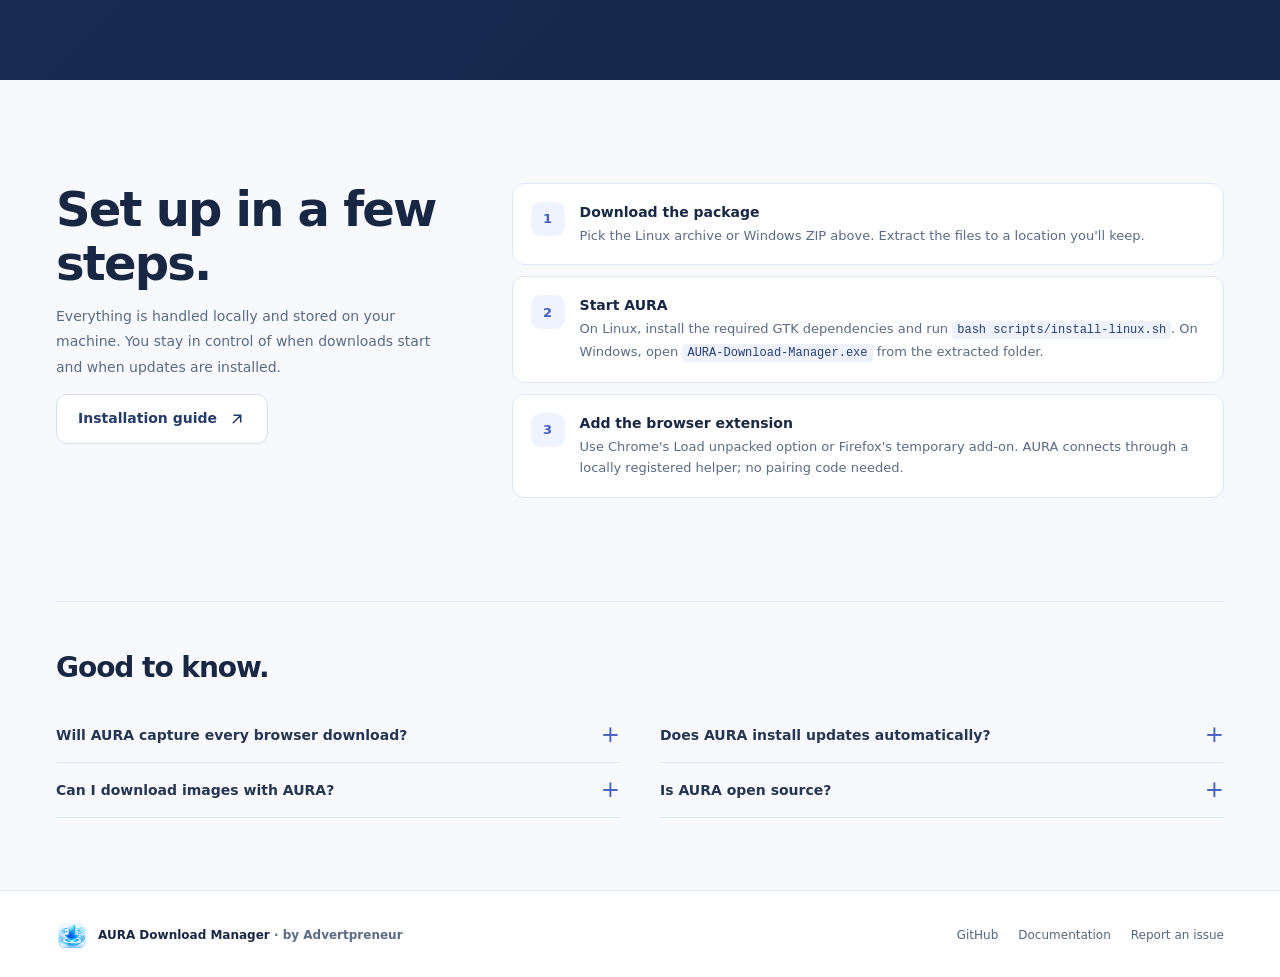
==== commit d9c830a0: "Refresh AURA product website with real UI visuals and v0.6.4 downloads" ====
--- a/docs/index.html
+++ b/docs/index.html
@@ -1,27 +1,369 @@
 <!doctype html>
-<html lang="en"><head><meta charset="utf-8"><meta name="viewport" content="width=device-width,initial-scale=1">
-<meta name="theme-color" content="#f7f9fc"><meta name="description" content="AURA Download Manager — a lightweight download desktop for Linux and Windows with aria2 acceleration, browser handoff, queues, and clear controls.">
-<title>AURA Download Manager — Download with clarity</title>
-<link rel="icon" type="image/png" href="aura-approved-icon.png"><meta property="og:type" content="website"><meta property="og:title" content="AURA Download Manager"><meta property="og:description" content="Fast downloads. Clear controls. Linux, Windows, Chrome & Firefox.">
-<style>
-:root{font-family:Inter,"Segoe UI",system-ui,sans-serif;color:#1c2c47;background:#f8fafd;font-synthesis:none}*{box-sizing:border-box}html{scroll-behavior:smooth}body{margin:0}a{color:inherit;text-decoration:none}button{font:inherit}::selection{background:#bfdbfe;color:#172b4a}:focus-visible{outline:3px solid #7cafec;outline-offset:3px}.wrap{max-width:1170px;margin:auto;padding:0 28px}header{background:#fff;border-bottom:1px solid #e6ebf3}.nav{min-height:84px;display:flex;align-items:center;justify-content:space-between;gap:28px}.brand{display:inline-flex;align-items:center;gap:12px;font-size:19px;font-weight:800;letter-spacing:-.035em}.mark{display:grid;place-items:center;width:42px;height:42px;background:#2563eb;color:#fff;border-radius:12px;box-shadow:0 8px 16px #2563eb22}.mark svg{width:23px;height:23px}.nav-links{display:flex;align-items:center;gap:28px;color:#4f627d;font-size:13px;font-weight:650}.nav-links a:hover{color:#2563eb}.cta{display:inline-flex;align-items:center;justify-content:center;min-height:46px;gap:10px;border-radius:10px;padding:0 20px;background:#2563eb;border:1px solid #2563eb;color:#fff;font-size:13px;font-weight:700;transition:background .16s ease,transform .16s ease}.cta:hover{background:#1e55cc;transform:translateY(-1px)}.cta.ghost{background:#fff;color:#24405f;border-color:#cfdaea}.cta.ghost:hover{background:#eff5ff}.cta svg,.ghost svg{width:17px;height:17px}.hero{padding:94px 0 80px;text-align:center}.hero h1{font-size:clamp(44px,6vw,75px);line-height:1.08;letter-spacing:-.045em;margin:0 auto 22px;max-width:960px;color:#142641;font-weight:800}.hero h1 span{color:#2563eb}.hero p{font-size:17px;line-height:1.8;color:#586c87;max-width:660px;margin:0 auto 30px}.hero-actions{display:flex;justify-content:center;gap:12px;flex-wrap:wrap}.muted-line{margin-top:18px;font-size:12px;color:#74839a}.preview-wrap{max-width:1060px;margin:0 auto 95px;padding:0 22px}.window{background:#fff;border:1px solid #dfe7f2;border-radius:16px;box-shadow:0 36px 72px rgba(38,58,94,.11),0 7px 23px rgba(38,58,94,.06);overflow:hidden}.window-top{height:44px;display:flex;align-items:center;gap:7px;background:#f3f6fb;border-bottom:1px solid #e6ecf5;padding:0 16px}.dot{width:9px;height:9px;border-radius:50%;background:#cbd6e4}.window-top span:last-child{margin-left:auto;margin-right:auto;font-size:11px;color:#64748b;font-weight:600}.app{display:grid;grid-template-columns:170px minmax(0,1fr);min-height:410px}.app aside{background:#fafcff;border-right:1px solid #edf1f7;padding:28px 16px}.aside-title{display:flex;align-items:center;gap:8px;font-weight:800;font-size:14px;margin-bottom:23px;color:#173559}.app aside .item{display:block;padding:12px;border-radius:9px;color:#63748d;font-size:12px;font-weight:600}.app aside .item.active{background:#e8f0ff;color:#1c5dc2}.appmain{padding:26px 27px}.app-head{display:flex;justify-content:space-between;gap:12px;align-items:center;margin-bottom:20px}.app-head strong{font-size:19px;letter-spacing:-.02em}.little-button{background:#2563eb;color:#fff;padding:10px 13px;border-radius:8px;font-size:11px;font-weight:700}.metrics{display:grid;grid-template-columns:repeat(4,1fr);gap:10px;margin-bottom:20px}.metric{border:1px solid #e9eef6;border-radius:9px;padding:13px}.metric .name{font-size:10px;color:#8390a3}.metric .value{font-size:20px;font-weight:800;color:#264b85;margin-top:6px;font-variant-numeric:tabular-nums}.demo-toolbar{display:flex;align-items:center;gap:8px;padding:0 0 14px;flex-wrap:wrap}.chip{border:1px solid #e2e8f2;background:#fff;border-radius:8px;color:#5b6e8a;padding:7px 11px;font-size:11px;font-weight:600;cursor:pointer}.chip[aria-pressed=true]{background:#eaf2ff;color:#1b5dc4;border-color:#a9c9f1}.download-table{width:100%;border-collapse:collapse;text-align:left;table-layout:fixed}.download-table th{font-size:10px;font-weight:700;text-transform:uppercase;letter-spacing:.04em;color:#8390a3;background:#f7f9fc;padding:12px}.download-table td{padding:15px 12px;border-bottom:1px solid #edf1f6;font-size:11px;color:#536784;overflow-wrap:anywhere}.download-table th:first-child,.download-table td:first-child{width:43%;font-weight:650;color:#283954}.bar{width:75px;max-width:100%;height:5px;border-radius:5px;background:#e6eef9;overflow:hidden;margin-top:5px}.bar::before{content:"";display:block;background:#3477ed;height:100%;width:var(--p)}.status{font-weight:700;color:#2563eb}.status.complete{color:#198163}.caption{margin-top:14px;text-align:center;font-size:12px;color:#74839a}.section{padding:72px 0}.section h2{font-size:clamp(29px,4vw,43px);letter-spacing:-.038em;line-height:1.2;margin:0 0 12px;color:#192d4a}.section p.lead{color:#657790;line-height:1.8;font-size:15px;max-width:620px;margin:0 0 35px}.features{display:grid;grid-template-columns:repeat(3,1fr);gap:34px}.feature{border-top:1px solid #dce5f2;padding-top:20px}.feature svg{width:27px;height:27px;color:#2969d5}.feature h3{font-size:17px;margin:17px 0 8px;letter-spacing:-.02em}.feature p{font-size:13px;line-height:1.8;color:#62758e;margin:0}.install{background:#eef3fb;border-top:1px solid #e5ebf4;border-bottom:1px solid #e5ebf4}.platforms{display:grid;grid-template-columns:1fr 1fr;gap:20px}.platform{background:#fff;padding:28px;border-radius:13px;border:1px solid #dfe7f3}.platform h3{margin:0 0 8px;font-size:20px}.platform p{font-size:13px;line-height:1.7;color:#61748e;min-height:68px}.platform .label{display:inline-block;margin:0 0 12px;font-size:11px;font-weight:700;color:#235abc;background:#edf4ff;padding:5px 8px;border-radius:5px}code{background:#eef3fa;padding:3px 6px;border-radius:5px;overflow-wrap:anywhere;font-size:12px}.platform .cta{margin-top:10px}.foot{display:flex;justify-content:space-between;gap:16px;padding-top:27px;padding-bottom:27px;color:#73829a;font-size:12px}svg{fill:none;stroke:currentColor;stroke-width:1.8;stroke-linecap:round;stroke-linejoin:round}@media(max-width:780px){.nav-links{gap:16px}.app{grid-template-columns:1fr}.app aside{display:none}.metrics{grid-template-columns:repeat(2,1fr)}.features{grid-template-columns:1fr 1fr}.platforms{grid-template-columns:1fr}.platform p{min-height:0}.hero{padding:68px 0}}@media(max-width:480px){.wrap{padding:0 17px}.nav-links a:not(:last-child){display:none}.brand{font-size:16px}.hero h1{font-size:43px}.hero p{font-size:15px}.features{grid-template-columns:1fr}.preview-wrap{padding:0 10px}.appmain{padding:17px 12px}.app-head strong{font-size:14px}.metric{padding:9px}.metric .value{font-size:16px}.download-table th,.download-table td{padding:9px 6px;font-size:10px}.download-table th:nth-child(4),.download-table td:nth-child(4){display:none}.download-table th:first-child,.download-table td:first-child{width:50%}.foot{display:block;text-align:center}.foot span{display:block;margin-bottom:6px}}@media(prefers-reduced-motion:reduce){html{scroll-behavior:auto}.cta{transition:none}.cta:hover{transform:none}}
-
-/* Advertpreneur / AURA visual refinement */
-body{background:linear-gradient(160deg,#ffffff 0%,#f2f5fe 38%,#f8fafd 100%)}
-.hero{background:radial-gradient(ellipse at top,#e4edff 0%,transparent 62%)}
-.cta:not(.ghost){background:linear-gradient(130deg,#6878ee,#5059ce);border-color:#5460d0;box-shadow:0 12px 26px rgba(80,89,206,.19)}
-.cta:not(.ghost):hover{background:linear-gradient(130deg,#5769e0,#4349b5)}
-.metric{background:linear-gradient(150deg,#fff,#f3f6ff)}
-.mark{background:linear-gradient(135deg,#e3f6ff,#e7e9ff);box-shadow:none}
-.nav .brand .mark{background:linear-gradient(135deg,#e6f3ff,#eaebff)}
-.nav .mark img{border-radius:10px}
-.platform{background:linear-gradient(145deg,#fff,#f8faff)}
-</style></head>
-<body><header><nav class="nav wrap"><a class="brand" href="#top" aria-label="AURA home"><span class="mark"><img src="aura-approved-icon.png" alt="" width="42" height="42" style="object-fit:contain"></span>AURA Download Manager</a><div class="nav-links"><a href="#features">Features</a><a href="#download">Download</a><a href="https://github.com/haseebgb92/AURA-Download-Manager" target="_blank" rel="noopener">GitHub</a></div></nav></header>
-<main id="top"><section class="hero wrap"><h1>Every download.<br><span>Under control.</span></h1><p>A clean desktop download manager built around aria2. Manage queues, pause and resume transfers, and automatically hand off supported browser downloads, while keeping images in your browser.</p><div class="hero-actions"><a class="cta" href="#download">Get AURA <svg viewBox="0 0 24 24"><path d="M12 3v13m-5-5 5 5 5-5M4 20h16"/></svg></a><a class="cta ghost" href="https://github.com/haseebgb92/AURA-Download-Manager" target="_blank" rel="noopener">View on GitHub <svg viewBox="0 0 24 24"><path d="M7 17 17 7M8 7h9v9"/></svg></a></div><div class="muted-line">Linux desktop · Windows desktop · Chrome & Firefox integration</div></section>
-<section class="preview-wrap" aria-label="Desktop UI preview"><div class="window"><div class="window-top"><span class="dot"></span><span class="dot"></span><span class="dot"></span><span>AURA Download Manager — UI preview</span></div><div class="app"><aside><div class="aside-title"><span class="mark" style="width:26px;height:26px;border-radius:7px"><svg viewBox="0 0 24 24" style="height:14px"><path d="M12 3v12m-5-5 5 5 5-5M4 18v3h16v-3"/></svg></span>AURA</div><span class="item active">Downloads</span><span class="item">Queue</span><span class="item">Completed</span><span class="item">Settings</span></aside><div class="appmain"><div class="app-head"><strong>Your downloads</strong><span class="little-button">Add download</span></div><div class="metrics"><div class="metric"><div class="name">ACTIVE</div><div class="value">2</div></div><div class="metric"><div class="name">COMPLETED</div><div class="value">18</div></div><div class="metric"><div class="name">TOTAL SPEED</div><div class="value">8.4 MB/s</div></div><div class="metric"><div class="name">QUEUED</div><div class="value">1</div></div></div><div class="demo-toolbar" aria-label="Filter sample downloads"><button class="chip" data-filter="all" aria-pressed="true">All downloads</button><button class="chip" data-filter="active" aria-pressed="false">Active</button><button class="chip" data-filter="complete" aria-pressed="false">Completed</button></div><table class="download-table"><thead><tr><th>File</th><th>Status</th><th>Progress</th><th>Speed</th></tr></thead><tbody><tr data-status="active"><td>design-assets.zip</td><td><span class="status">Downloading</span></td><td>72%<div class="bar" style="--p:72%"></div></td><td>5.2 MB/s</td></tr><tr data-status="active"><td>project-backup.tar.gz</td><td><span class="status">Downloading</span></td><td>34%<div class="bar" style="--p:34%"></div></td><td>3.2 MB/s</td></tr><tr data-status="complete"><td>product-images.webp</td><td><span class="status complete">Completed</span></td><td>100%<div class="bar" style="--p:100%"></div></td><td>—</td></tr></tbody></table></div></div></div><p class="caption">Illustrative interface preview with sample downloads. Not live activity.</p></section>
-<section id="features" class="section wrap"><h2>Speed where it matters.<br>Control everywhere else.</h2><p class="lead">Built for people who download a lot and want fewer interruptions, more visibility, and simple controls that work.</p><div class="features"><div class="feature"><svg viewBox="0 0 24 24"><path d="M4 19h16M6 15l5-5 4 3 4-7"/></svg><h3>Parallel connections</h3><p>aria2 supports segmented transfers, resumable downloads, and configurable concurrent jobs when servers permit.</p></div><div class="feature"><svg viewBox="0 0 24 24"><path d="M8 5v14M16 5v14"/></svg><h3>Pause, resume, organize</h3><p>Keep files moving with explicit download controls, completed history, and transparent file removal.</p></div><div class="feature"><svg viewBox="0 0 24 24"><path d="M6 12h12M12 6v12M4 4h16v16H4z"/></svg><h3>Smart browser capture</h3><p>Chrome and Firefox hand eligible downloads to AURA automatically. Images stay in the browser, with manual right-click downloads when needed.</p></div></div></section>
-<section id="download" class="section install"><div class="wrap"><h2>Choose your platform</h2><p class="lead">Get the source and platform builds from GitHub. Windows binaries are published as release downloads after automated build and startup verification.</p><div class="platforms"><article class="platform"><span class="label">Linux</span><h3>Linux Mint & compatible desktops</h3><p>GTK frontend with aria2, queue controls, and a local browser bridge. Install from the repository script after reviewing dependencies.</p><a class="cta ghost" href="https://github.com/haseebgb92/AURA-Download-Manager#linux" target="_blank" rel="noopener">Linux setup</a></article><article class="platform"><span class="label">Windows · build verification pending</span><h3>Windows 10 & 11</h3><p>Native Qt interface powered by aria2. Download the latest Windows package from official GitHub Releases.</p><a class="cta ghost" href="https://github.com/haseebgb92/AURA-Download-Manager/releases/latest" target="_blank" rel="noopener">Get Windows release</a></article></div></div></section></main>
-<footer class="foot wrap"><span>AURA Download Manager · by Advertpreneur</span><span><a href="https://github.com/haseebgb92/AURA-Download-Manager">Source repository</a> · <a href="https://github.com/haseebgb92/AURA-Download-Manager/issues">Report an issue</a></span></footer>
-<script>document.querySelectorAll('[data-filter]').forEach(button=>button.addEventListener('click',()=>{const mode=button.dataset.filter;document.querySelectorAll('[data-filter]').forEach(item=>item.setAttribute('aria-pressed',String(item===button)));document.querySelectorAll('[data-status]').forEach(row=>{row.hidden=mode!=='all'&&row.dataset.status!==mode})}));</script>
-</body></html>+<html lang="en">
+<head>
+  <meta charset="utf-8">
+  <meta name="viewport" content="width=device-width, initial-scale=1">
+  <meta name="theme-color" content="#f5f7fd">
+  <meta name="description" content="AURA Download Manager by Advertpreneur. Fast, organized downloads for Linux and Windows, with automatic Chrome and Firefox capture and smart image exclusions.">
+  <meta property="og:type" content="website">
+  <meta property="og:site_name" content="AURA by Advertpreneur">
+  <meta property="og:title" content="AURA Download Manager — Downloads under control">
+  <meta property="og:description" content="Fast desktop downloads, automatic browser handoff and a calmer place to manage your files. Linux and Windows.">
+  <meta property="og:url" content="https://haseebgb92.github.io/AURA-Download-Manager/">
+  <meta property="og:image" content="https://haseebgb92.github.io/AURA-Download-Manager/assets/desktop-linux.png">
+  <title>AURA Download Manager — Downloads under control</title>
+  <link rel="icon" href="assets/aura-icon.png" type="image/png">
+  <link rel="canonical" href="https://haseebgb92.github.io/AURA-Download-Manager/">
+  <style>
+    :root{
+      color-scheme:light;
+      --ink:#172744;--ink-deep:#12213d;--muted:#596b85;
+      --blue:#5367d5;--blue-deep:#3448b8;--cyan:#0b98c7;
+      --paper:#f7f9fd;--line:#dde5f0;--white:#fff;
+      --radius:16px;--shadow:0 22px 65px -27px rgba(33,54,106,.27);
+      font-family:Inter,"Segoe UI Variable","Segoe UI",system-ui,-apple-system,sans-serif;
+      font-synthesis:none;
+    }
+    *{box-sizing:border-box}
+    html{scroll-behavior:smooth;scroll-padding-top:110px}
+    body{margin:0;color:var(--ink);background:var(--paper);-webkit-font-smoothing:antialiased;overflow-x:hidden}
+    a{color:inherit;text-decoration:none;text-underline-offset:4px}
+    button{font:inherit}
+    button,a{-webkit-tap-highlight-color:transparent}
+    :focus-visible{outline:3px solid #86baf7;outline-offset:4px}
+    ::selection{background:#c1d9ff;color:#142a54}
+    img{max-width:100%;display:block}
+    .wrap{width:min(1168px,calc(100% - 52px));margin-inline:auto}
+    .muted{color:var(--muted)}
+    .skip{position:absolute;left:16px;top:-90px;background:#fff;color:#1e3b6b;z-index:1000;padding:12px 16px;border-radius:10px}
+    .skip:focus{top:12px}
+    .nav-shell{position:sticky;top:0;z-index:20;background:rgba(250,252,255,.96);border-bottom:1px solid #e5ebf3;backdrop-filter:saturate(140%) blur(15px)}
+    .nav{min-height:82px;display:flex;gap:30px;align-items:center;justify-content:space-between}
+    .brand{display:flex;align-items:center;gap:12px;min-width:0}
+    .brand img{height:48px;width:48px;object-fit:contain}
+    .brand-name{display:flex;flex-direction:column;gap:1px;white-space:nowrap;font-size:17px;font-weight:800;letter-spacing:-.03em}
+    .brand-name small{font-size:11px;letter-spacing:.015em;color:#53657f;font-weight:600}
+    .nav-links{display:flex;align-items:center;gap:30px;color:#4b607d;font-size:13px;font-weight:650}
+    .nav-links a:not(.nav-cta):hover{color:var(--blue-deep)}
+    .nav-cta,.button{display:inline-flex;align-items:center;justify-content:center;gap:11px;font-weight:750;line-height:1.1}
+    .nav-cta{min-height:41px;padding:0 16px;border:1px solid #d5def2;border-radius:10px;background:#fff;color:#364d78}
+    .nav-cta:hover{border-color:#a8b9ed;background:#eef3ff}
+    .button{min-height:50px;padding:0 21px;border-radius:11px;border:1px solid transparent;font-size:14px;transition:transform .18s ease,background-color .18s ease,box-shadow .18s ease}
+    .button:hover{transform:translateY(-2px)}
+    .button.primary{background:linear-gradient(128deg,#4e61cd 0%,#3549ae 100%);color:#fff;box-shadow:0 13px 24px -13px rgba(56,69,186,.65)}
+    .button.primary:hover{box-shadow:0 15px 26px -11px rgba(56,69,186,.65)}
+    .button.secondary{background:#fff;color:#253c68;border-color:#d6dfef}
+    .button.secondary:hover{background:#f0f5ff;border-color:#afc0e7}
+    .button svg{width:18px;height:18px;stroke:currentColor;fill:none;stroke-width:2;stroke-linecap:round;stroke-linejoin:round}
+    .hero-surface{background:
+      radial-gradient(ellipse at 79% 9%,rgba(116,170,247,.24),transparent 40%),
+      radial-gradient(ellipse at 30% 15%,rgba(203,213,255,.40),transparent 50%),
+      linear-gradient(180deg,#fafbff 0%,#f2f6ff 100%);border-bottom:1px solid #e5ebf5}
+    .hero{padding-top:84px;padding-bottom:94px;display:grid;grid-template-columns:minmax(0,.88fr) minmax(0,1.12fr);align-items:center;gap:70px}
+    .release-line{display:inline-flex;align-items:center;gap:9px;border:1px solid #d7e2fb;border-radius:99px;color:#425c95;background:#eff4ff;padding:9px 13px;font-size:12px;font-weight:750}
+    .release-line .dot{height:7px;width:7px;background:#13a981;border-radius:50%}
+    .hero h1{font-size:clamp(49px,5.5vw,73px);letter-spacing:-.039em;line-height:1.075;margin:24px 0 24px;font-weight:830;max-width:640px}
+    .hero h1 em{font-style:normal;color:#4e5fc5}
+    .hero .intro{color:#50637f;line-height:1.78;font-size:17px;max-width:525px;margin:0 0 30px}
+    .hero-actions{display:flex;align-items:center;gap:12px;flex-wrap:wrap}
+    .hero-under{display:flex;flex-wrap:wrap;gap:9px 19px;margin-top:24px;font-size:12px;font-weight:650;color:#536782}
+    .hero-under span{display:inline-flex;align-items:center;gap:7px}
+    .tick{color:#218d81;font-weight:900}
+    .showcase{position:relative;min-width:0}
+    .showcase::before{content:"";position:absolute;inset:12% 0 4% 6%;border-radius:28px;background:linear-gradient(138deg,#c5d6ff,#acecff);transform:rotate(4deg);z-index:0;opacity:.68}
+    .app-shot{position:relative;background:#fff;border:1px solid #d7e0ef;border-radius:15px;overflow:hidden;box-shadow:var(--shadow)}
+    .app-shot>img{width:100%;height:auto;aspect-ratio:1230/790;object-fit:contain}
+    .app-shot .caption-band{display:flex;gap:8px;align-items:center;justify-content:space-between;padding:10px 16px;background:#fbfdff;border-top:1px solid #e5ebf5;font-size:11px;font-weight:650;color:#516680}
+    .caption-band .little{display:inline-flex;gap:6px;align-items:center}
+    .caption-band .little span{width:6px;height:6px;border-radius:50%;background:#36b78d}
+    .product-strip{border-bottom:1px solid #e1e8f1;background:#fff}
+    .strip{display:flex;align-items:center;justify-content:space-around;gap:18px;flex-wrap:wrap;padding:19px 0;color:#637692;font-size:12px;font-weight:700}
+    .strip span{display:flex;align-items:center;gap:9px}
+    .strip svg{width:18px;height:18px;stroke:#5d71a8;stroke-width:1.8;fill:none;stroke-linecap:round;stroke-linejoin:round}
+    .section{padding:103px 0}
+    .section-head{display:flex;align-items:flex-end;justify-content:space-between;gap:36px;margin-bottom:42px}
+    h2{font-size:clamp(31px,4vw,48px);line-height:1.12;letter-spacing:-.037em;margin:0 0 13px;max-width:720px}
+    .section-head p{margin:0;max-width:370px;color:var(--muted);line-height:1.72;font-size:14px}
+    .feature-grid{display:grid;grid-template-columns:1.1fr .9fr;gap:16px}
+    .feature-large,.feature-small{border:1px solid #dde6f4;background:#fff;border-radius:16px;padding:30px;overflow:hidden}
+    .feature-large{grid-row:span 2;display:flex;flex-direction:column;justify-content:space-between;background:linear-gradient(147deg,#edf2ff 0%,#fff 73%)}
+    .feature-large .feature-art{align-self:center;width:min(100%,356px);margin:22px 0 0;border-radius:12px;border:1px solid #dce5f3;overflow:hidden;box-shadow:0 17px 39px -29px #294a9b}
+    .feature-art img{max-height:365px;width:100%;object-fit:cover;object-position:top}
+    .feature-kicker{display:flex;align-items:center;gap:9px;color:#385dc4;font-weight:800;font-size:12px}
+    .feature-icon{display:grid;place-items:center;width:32px;height:32px;background:#e7eeff;color:#4c67ca;border-radius:9px}
+    .feature-icon svg{width:18px;height:18px;fill:none;stroke:currentColor;stroke-width:1.8;stroke-linecap:round;stroke-linejoin:round}
+    .feature-large h3,.feature-small h3{font-size:22px;line-height:1.2;letter-spacing:-.025em;margin:15px 0 11px}
+    .feature-large p,.feature-small p{max-width:470px;color:var(--muted);font-size:14px;line-height:1.73;margin:0}
+    .feature-small{min-height:215px}
+    .feature-small h3{font-size:20px}
+    .proof{padding:0 0 99px}
+    .proof-layout{display:grid;grid-template-columns:1fr 1fr;gap:57px;align-items:center}
+    .proof h2{max-width:525px}
+    .proof p{line-height:1.78;color:var(--muted);font-size:15px}
+    .proof-rows{display:grid;gap:16px;margin-top:27px}
+    .proof-row{display:grid;grid-template-columns:38px 1fr;gap:12px}
+    .proof-row .step-icon{display:grid;place-items:center;width:34px;height:34px;border:1px solid #d9e6ff;border-radius:11px;color:#5264c3;background:#edf3ff;font-size:12px;font-weight:850}
+    .proof-row b{font-size:14px}
+    .proof-row p{font-size:13px;line-height:1.65;margin:5px 0 0}
+    .proof-visual{display:flex;justify-content:center;align-items:center;min-height:450px;position:relative;background:linear-gradient(150deg,#e6ebfe,#eff9fe);border-radius:22px;border:1px solid #d9e4f5}
+    .proof-visual::after{content:"";position:absolute;width:210px;height:210px;right:4%;bottom:8%;background:radial-gradient(circle,#badcff,transparent 65%);pointer-events:none}
+    .extension-image{position:relative;z-index:1;width:min(355px,82%);max-height:420px;object-fit:contain;object-position:top;border:1px solid #d7e0ee;border-radius:14px;box-shadow:0 21px 54px -25px #374e8a}
+    .proof-caption{font-size:11px;color:#536880;margin-top:12px;text-align:center}
+    .download-band{background:#16284c;color:#f4f7ff;position:relative;overflow:hidden}
+    .download-band::before{content:"";position:absolute;inset:0;background:radial-gradient(circle at 78% 8%,rgba(75,116,214,.3),transparent 41%),linear-gradient(132deg,rgba(45,62,120,.3),transparent 60%);pointer-events:none}
+    .download-band .section-head{position:relative}
+    .download-band h2{color:#f9fbff}
+    .download-band .section-head p{color:#c5d0e8}
+    .platform-grid{position:relative;display:grid;grid-template-columns:1fr 1fr;gap:18px}
+    .platform{border:1px solid rgba(214,226,251,.22);border-radius:15px;background:rgba(255,255,255,.065);padding:30px;min-width:0}
+    .platform-top{display:flex;justify-content:space-between;align-items:flex-start;gap:18px}
+    .platform-icon{color:#c1dbff;width:31px;height:31px}
+    .platform h3{font-size:25px;letter-spacing:-.025em;margin:15px 0 8px}
+    .platform p{font-size:13px;line-height:1.72;color:#c6d2e8;margin:0 0 23px;min-height:45px}
+    .platform a.download-link{display:inline-flex;min-height:42px;align-items:center;justify-content:center;padding:0 17px;border-radius:9px;background:#fff;color:#203861;font-size:13px;font-weight:800;transition:background-color .15s}
+    .platform a.download-link:hover{background:#e5eeff}
+    .platform .build{color:#b3c7e9;font-size:11px;font-weight:650}
+    .release-foot{position:relative;margin-top:22px;color:#afc2e0;font-size:12px}
+    .release-foot a{text-decoration:underline}
+    .setup{display:grid;grid-template-columns:.7fr 1.3fr;gap:72px;align-items:start}
+    .setup p{color:var(--muted);font-size:14px;line-height:1.8}
+    .step-list{margin:0;padding:0;list-style:none;counter-reset:setup;display:grid;gap:11px}
+    .step-list li{counter-increment:setup;display:grid;grid-template-columns:36px 1fr;gap:13px;background:#fff;border:1px solid #e0e7f2;border-radius:12px;padding:18px}
+    .step-list li::before{content:counter(setup);font-size:13px;font-weight:850;background:#eff3ff;color:#465fc1;border-radius:10px;width:34px;height:34px;display:grid;place-items:center}
+    .step-list strong{font-size:14px;display:block;margin:2px 0 5px}
+    .step-list span{color:var(--muted);font-size:13px;line-height:1.65}
+    .step-list code{font-size:12px;background:#edf2fd;padding:2px 5px;border-radius:4px;color:#263f77;overflow-wrap:anywhere}
+    .faq{border-top:1px solid #e3eaf3;padding-top:50px;padding-bottom:72px}
+    .faq h2{font-size:28px;margin-bottom:25px}
+    .faq-grid{display:grid;grid-template-columns:1fr 1fr;gap:0 40px}
+    details{border-bottom:1px solid #dfe7f1;padding:19px 0}
+    details summary{list-style:none;cursor:pointer;display:flex;justify-content:space-between;gap:16px;font-weight:740;font-size:14px;color:#253653}
+    details summary::-webkit-details-marker{display:none}
+    details summary::after{content:"+";color:#4960c2;font-size:23px;font-weight:400;line-height:15px}
+    details[open] summary::after{content:"−"}
+    details p{font-size:13px;line-height:1.74;color:var(--muted);margin:13px 24px 2px 0}
+    details p a{text-decoration:underline}
+    footer{border-top:1px solid #e0e8f2;background:#fff}
+    .footer-row{display:flex;align-items:center;justify-content:space-between;gap:22px;padding:28px 0}
+    .footer-brand{display:flex;align-items:center;gap:10px;font-size:12px;font-weight:750}
+    .footer-brand img{width:32px;height:32px}
+    .footer-meta{color:#53677f;font-size:12px;display:flex;gap:20px;flex-wrap:wrap}
+    .footer-meta a:hover{color:var(--blue-deep);text-decoration:underline}
+    @media(max-width:1000px){
+      .hero{gap:35px}.hero h1{font-size:clamp(44px,5.2vw,60px)}
+      .proof-layout{gap:34px}.section{padding:80px 0}
+    }
+    @media(max-width:880px){.nav-links a:not(.nav-cta){display:none}}
+    @media(max-width:760px){
+      .wrap{width:min(100% - 36px,680px)}
+      .nav{min-height:70px}
+      .brand img{width:42px;height:42px}
+      .brand-name{font-size:15px}
+      .nav-links a:not(.nav-cta){display:none}
+      .hero{display:flex;flex-direction:column;align-items:stretch;padding:64px 0 77px;gap:38px}
+      .hero h1{max-width:650px;font-size:clamp(43px,8vw,65px)}
+      .showcase{max-width:650px}
+      .section-head{display:block}
+      .section-head p{max-width:530px}
+      .feature-grid,.proof-layout,.platform-grid,.setup,.faq-grid{grid-template-columns:1fr}
+      .feature-large{grid-row:auto;display:grid;grid-template-columns:1fr 190px;gap:20px;align-items:center}
+      .feature-large .feature-art{width:100%;margin:0}
+      .proof{padding-bottom:77px}
+      .proof-layout{gap:30px}
+      .proof-visual{min-height:360px}
+      .extension-image{max-height:340px;width:auto;max-width:70%}
+      .setup{gap:22px}
+      .platform p{min-height:0}
+    }
+    @media(max-width:480px){
+      .wrap{width:calc(100% - 30px)}
+      .nav-cta{padding:0 12px;font-size:12px}
+      .brand-name small{font-size:11px}
+      .hero h1{font-size:43px}
+      .hero .intro{font-size:15px}
+      .hero-actions{align-items:stretch}
+      .hero-actions .button{flex:1}
+      .app-shot .caption-band{font-size:11px;gap:5px;flex-wrap:wrap}
+      .strip{justify-content:flex-start;gap:13px 20px;font-size:12px}
+      .section{padding:65px 0}
+      h2{font-size:32px}
+      .feature-large{display:block}
+      .feature-large .feature-art{width:190px;margin:20px auto 0}
+      .feature-large,.feature-small,.platform{padding:22px}
+      .proof-visual{min-height:350px}
+      .extension-image{max-height:310px}
+      .faq{padding:40px 0 60px}
+      .footer-row{align-items:flex-start;flex-direction:column}
+    }
+    @media(prefers-reduced-motion:reduce){
+      html{scroll-behavior:auto}
+      .button{transition:none}.button:hover{transform:none}
+    }
+  </style>
+</head>
+<body>
+  <a class="skip" href="#main">Skip to content</a>
+  <header class="nav-shell">
+    <nav class="wrap nav" aria-label="Primary navigation">
+      <a class="brand" href="#top" aria-label="AURA Download Manager home">
+        <img src="assets/aura-icon.png" width="48" height="48" alt="">
+        <span class="brand-name">AURA Download Manager <small>by Advertpreneur</small></span>
+      </a>
+      <div class="nav-links">
+        <a href="#features">Features</a>
+        <a href="#browser">Browser integration</a>
+        <a href="#setup">How it works</a>
+        <a class="nav-cta" href="#download">Get AURA</a>
+      </div>
+    </nav>
+  </header>
+  <main id="main">
+    <div class="hero-surface" id="top">
+      <section class="wrap hero" aria-labelledby="hero-title">
+        <div>
+          <span class="release-line"><span class="dot" aria-hidden="true"></span> AURA v0.6.4 · Latest release</span>
+          <h1 id="hero-title">Every download.<br><em>Under control.</em></h1>
+          <p class="intro">One clear place for your files, transfers and queues. AURA brings browser downloads into a fast desktop manager—without cluttering your workflow.</p>
+          <div class="hero-actions">
+            <a class="button primary" href="#download">Get AURA <svg viewBox="0 0 24 24" aria-hidden="true"><path d="M12 3v13m-5-5 5 5 5-5M4 20h16"/></svg></a>
+            <a class="button secondary" href="https://github.com/haseebgb92/AURA-Download-Manager" target="_blank" rel="noopener noreferrer">Explore on GitHub <svg viewBox="0 0 24 24" aria-hidden="true"><path d="M7 17 17 7M8 7h9v9"/></svg></a>
+          </div>
+          <div class="hero-under">
+            <span><b class="tick" aria-hidden="true">✓</b> Linux &amp; Windows</span>
+            <span><b class="tick" aria-hidden="true">✓</b> Chrome &amp; Firefox</span>
+            <span><b class="tick" aria-hidden="true">✓</b> Local-first</span>
+          </div>
+        </div>
+        <div class="showcase">
+          <div class="app-shot">
+            <img src="assets/desktop-linux.png" width="1230" height="790" alt="AURA Linux desktop showing the download overview, speed status, transfer controls and file list" fetchpriority="high">
+            <div class="caption-band">
+              <span>Real Linux desktop capture · v0.6 interface family</span>
+              <span class="little"><span aria-hidden="true"></span> Native app</span>
+            </div>
+          </div>
+        </div>
+      </section>
+    </div>
+    <div class="product-strip">
+      <div class="wrap strip" aria-label="Product highlights">
+        <span><svg viewBox="0 0 24 24" aria-hidden="true"><path d="m4 12 5 5L20 6"/></svg> Automatic browser handoff</span>
+        <span><svg viewBox="0 0 24 24" aria-hidden="true"><path d="M8 4v16M16 4v16"/></svg> Pause &amp; resume</span>
+        <span><svg viewBox="0 0 24 24" aria-hidden="true"><path d="M4 19V5h16v14H4Zm4-10h8M8 13h5"/></svg> Managed queues</span>
+        <span><svg viewBox="0 0 24 24" aria-hidden="true"><path d="m7 12 3 3 7-7M12 2a10 10 0 1 0 0 20 10 10 0 0 0 0-20Z"/></svg> No pairing codes</span>
+      </div>
+    </div>
+    <section id="features" class="section wrap" aria-labelledby="feature-title">
+      <div class="section-head">
+        <h2 id="feature-title">Everything a download manager should be. Nothing it shouldn't.</h2>
+        <p>Designed to keep transfers easy to start, easy to find and easy to manage, whether you're downloading one file or a whole queue.</p>
+      </div>
+      <div class="feature-grid">
+        <article class="feature-large">
+          <div>
+            <span class="feature-kicker"><span class="feature-icon"><svg viewBox="0 0 24 24"><path d="M5 12h14M12 5l7 7-7 7"/></svg></span> BROWSER INTEGRATION</span>
+            <h3>It catches the downloads.<br>You stay focused.</h3>
+            <p>Supported Chrome and Firefox downloads hand off automatically when AURA is running. Images and common webpage assets stay in the browser, while the right-click option lets you send any supported image or link yourself.</p>
+          </div>
+          <figure class="feature-art" style="margin-bottom:0">
+            <img src="assets/browser-extension.png" width="420" height="675" alt="AURA extension popup with automatic capture enabled and desktop connected" loading="lazy">
+          </figure>
+        </article>
+        <article class="feature-small">
+          <span class="feature-kicker"><span class="feature-icon"><svg viewBox="0 0 24 24"><path d="m5 17 4-5 4 2 6-9M4 20h16"/></svg></span> TRANSFER CONTROL</span>
+          <h3>More speed. More say.</h3>
+          <p>Built on aria2 for parallel connections, pause and resume, and configurable simultaneous downloads. Actual speeds depend on your connection and the file server.</p>
+        </article>
+        <article class="feature-small">
+          <span class="feature-kicker"><span class="feature-icon"><svg viewBox="0 0 24 24"><path d="M4 7h16M4 12h16M4 17h10"/></svg></span> CLEAR ORGANIZATION</span>
+          <h3>All the detail. None of the mess.</h3>
+          <p>Find past downloads, see queue progress, change preferences in compact Settings and choose exactly when files should be removed.</p>
+        </article>
+      </div>
+    </section>
+    <section id="browser" class="proof wrap" aria-labelledby="browser-title">
+      <div class="proof-layout">
+        <div>
+          <h2 id="browser-title">Your browser and desktop, finally in sync.</h2>
+          <p>Native messaging connects the AURA extension to its local desktop helper—no pairing code to copy, and no private desktop credential shared with the extension.</p>
+          <div class="proof-rows">
+            <div class="proof-row"><span class="step-icon" aria-hidden="true">1</span><div><b>Install the desktop app and extension</b><p>Use Chrome's unpacked extension or Firefox's temporary add-on for testing. Registration is handled locally.</p></div></div>
+            <div class="proof-row"><span class="step-icon" aria-hidden="true">2</span><div><b>Capture downloads automatically</b><p>AURA receives eligible HTTP(S) downloads. Keep the toggle off if you'd rather handle files manually.</p></div></div>
+            <div class="proof-row"><span class="step-icon" aria-hidden="true">3</span><div><b>Keep images in your browser</b><p>Common image types and small webpage assets are excluded. Right-click an image and choose Download with AURA when you want it.</p></div></div>
+          </div>
+        </div>
+        <div>
+          <div class="proof-visual">
+            <img class="extension-image" src="assets/browser-extension.png" width="420" height="675" loading="lazy" alt="AURA browser extension showing Auto-capture enabled and connected status">
+          </div>
+          <div class="proof-caption">Isolated extension preview with a simulated connected state</div>
+        </div>
+      </div>
+    </section>
+    <section id="download" class="section download-band" aria-labelledby="download-title">
+      <div class="wrap">
+        <div class="section-head">
+          <h2 id="download-title">Made for your desktop.<br>Ready when you are.</h2>
+          <p>Get the verified GitHub release packages. The Linux UI has been tested locally; the Windows build passes automated startup checks.</p>
+        </div>
+        <div class="platform-grid">
+          <article class="platform">
+            <div class="platform-top">
+              <svg class="platform-icon" viewBox="0 0 24 24" fill="none" stroke="currentColor" stroke-width="1.8" stroke-linejoin="round" aria-hidden="true"><path d="M5 4h14v13H5zM2 20h20M9 17l-1 3m7-3 1 3"/></svg>
+              <span class="build">Linux Mint / Ubuntu / Debian</span>
+            </div>
+            <h3>Download for Linux</h3>
+            <p>Native GTK application. Includes desktop launcher, the AURA icon and local browser connection setup.</p>
+            <a class="download-link" href="https://github.com/haseebgb92/AURA-Download-Manager/releases/download/v0.6.4/AURA-Download-Manager-v0.6.4-Linux.tar.gz">Get Linux archive</a>
+          </article>
+          <article class="platform">
+            <div class="platform-top">
+              <svg class="platform-icon" viewBox="0 0 24 24" fill="none" stroke="currentColor" stroke-width="1.8" aria-hidden="true"><path d="m3 6 8-1v7H3V6Zm10-1 8-2v9h-8V5ZM3 14h8v7l-8-1v-6Zm10 0h8v10l-8-2v-8Z"/></svg>
+              <span class="build">Windows 10 / 11 · 64-bit</span>
+            </div>
+            <h3>Download for Windows</h3>
+            <p>Native Qt desktop application packaged with the download engine and browser helper. Unsigned ZIP.</p>
+            <a class="download-link" href="https://github.com/haseebgb92/AURA-Download-Manager/releases/download/v0.6.4/AURA-Download-Manager-v0.6.4-Windows-x64.zip">Get Windows ZIP</a>
+          </article>
+        </div>
+        <p class="release-foot">Version 0.6.4 · <a href="https://github.com/haseebgb92/AURA-Download-Manager/releases/latest">Latest releases</a> · <a href="https://github.com/haseebgb92/AURA-Download-Manager/releases/tag/v0.6.4">Checksums &amp; release notes</a></p>
+      </div>
+    </section>
+    <section id="setup" class="section wrap setup" aria-labelledby="setup-title">
+      <div>
+        <h2 id="setup-title">Set up in a few steps.</h2>
+        <p>Everything is handled locally and stored on your machine. You stay in control of when downloads start and when updates are installed.</p>
+        <a class="button secondary" href="https://github.com/haseebgb92/AURA-Download-Manager#downloads-and-installation">Installation guide <svg viewBox="0 0 24 24" aria-hidden="true"><path d="M7 17 17 7M8 7h9v9"/></svg></a>
+      </div>
+      <ol class="step-list">
+        <li><div><strong>Download the package</strong><span>Pick the Linux archive or Windows ZIP above. Extract the files to a location you'll keep.</span></div></li>
+        <li><div><strong>Start AURA</strong><span>On Linux, install the required GTK dependencies and run <code>bash scripts/install-linux.sh</code>. On Windows, open <code>AURA-Download-Manager.exe</code> from the extracted folder.</span></div></li>
+        <li><div><strong>Add the browser extension</strong><span>Use Chrome's Load unpacked option or Firefox's temporary add-on. AURA connects through a locally registered helper; no pairing code needed.</span></div></li>
+      </ol>
+    </section>
+    <section class="wrap faq" aria-labelledby="faq-title">
+      <h2 id="faq-title">Good to know.</h2>
+      <div class="faq-grid">
+        <div>
+          <details><summary>Will AURA capture every browser download?</summary><p>No. When enabled, auto-capture handles eligible HTTP(S) downloads. Images, common webpage assets, private browsing downloads and unsupported links stay in the browser. Files needing cookies or login state may also require the browser.</p></details>
+          <details><summary>Can I download images with AURA?</summary><p>Yes. Images are excluded from automatic capture, but you can right-click an image or image link and use <strong>Download with AURA</strong>.</p></details>
+        </div>
+        <div>
+          <details><summary>Does AURA install updates automatically?</summary><p>No. It checks <a href="https://github.com/haseebgb92/AURA-Download-Manager/releases">official GitHub Releases</a> and lets you decide whether to install a newer version.</p></details>
+          <details><summary>Is AURA open source?</summary><p>The repository is public and its source can be viewed. It currently has no general open-source license. The underlying aria2 engine is a separate GPL-licensed project.</p></details>
+        </div>
+      </div>
+    </section>
+  </main>
+  <footer>
+    <div class="wrap footer-row">
+      <a class="footer-brand" href="#top"><img src="assets/aura-icon.png" width="32" height="32" alt=""><span>AURA Download Manager <span class="muted">· by Advertpreneur</span></span></a>
+      <div class="footer-meta">
+        <a href="https://github.com/haseebgb92/AURA-Download-Manager">GitHub</a>
+        <a href="https://github.com/haseebgb92/AURA-Download-Manager#readme">Documentation</a>
+        <a href="https://github.com/haseebgb92/AURA-Download-Manager/issues">Report an issue</a>
+      </div>
+    </div>
+  </footer>
+</body>
+</html>
